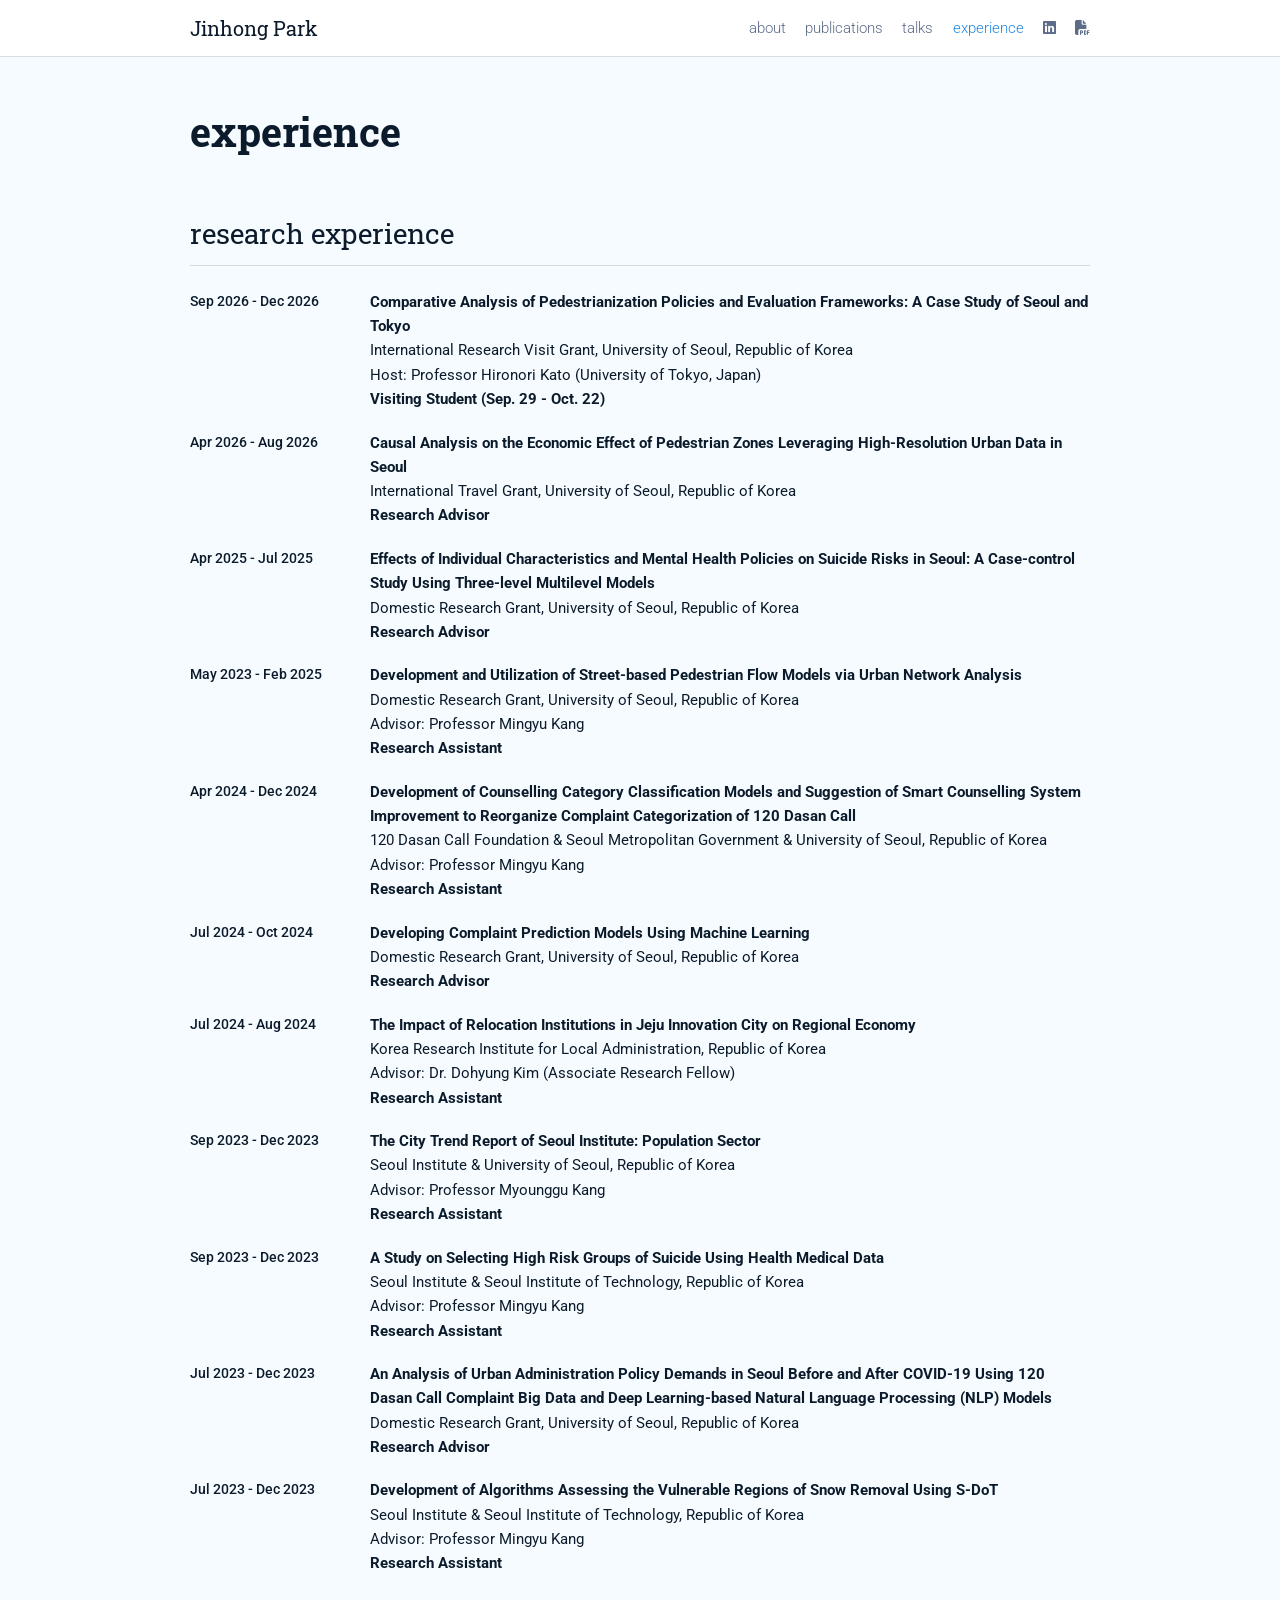
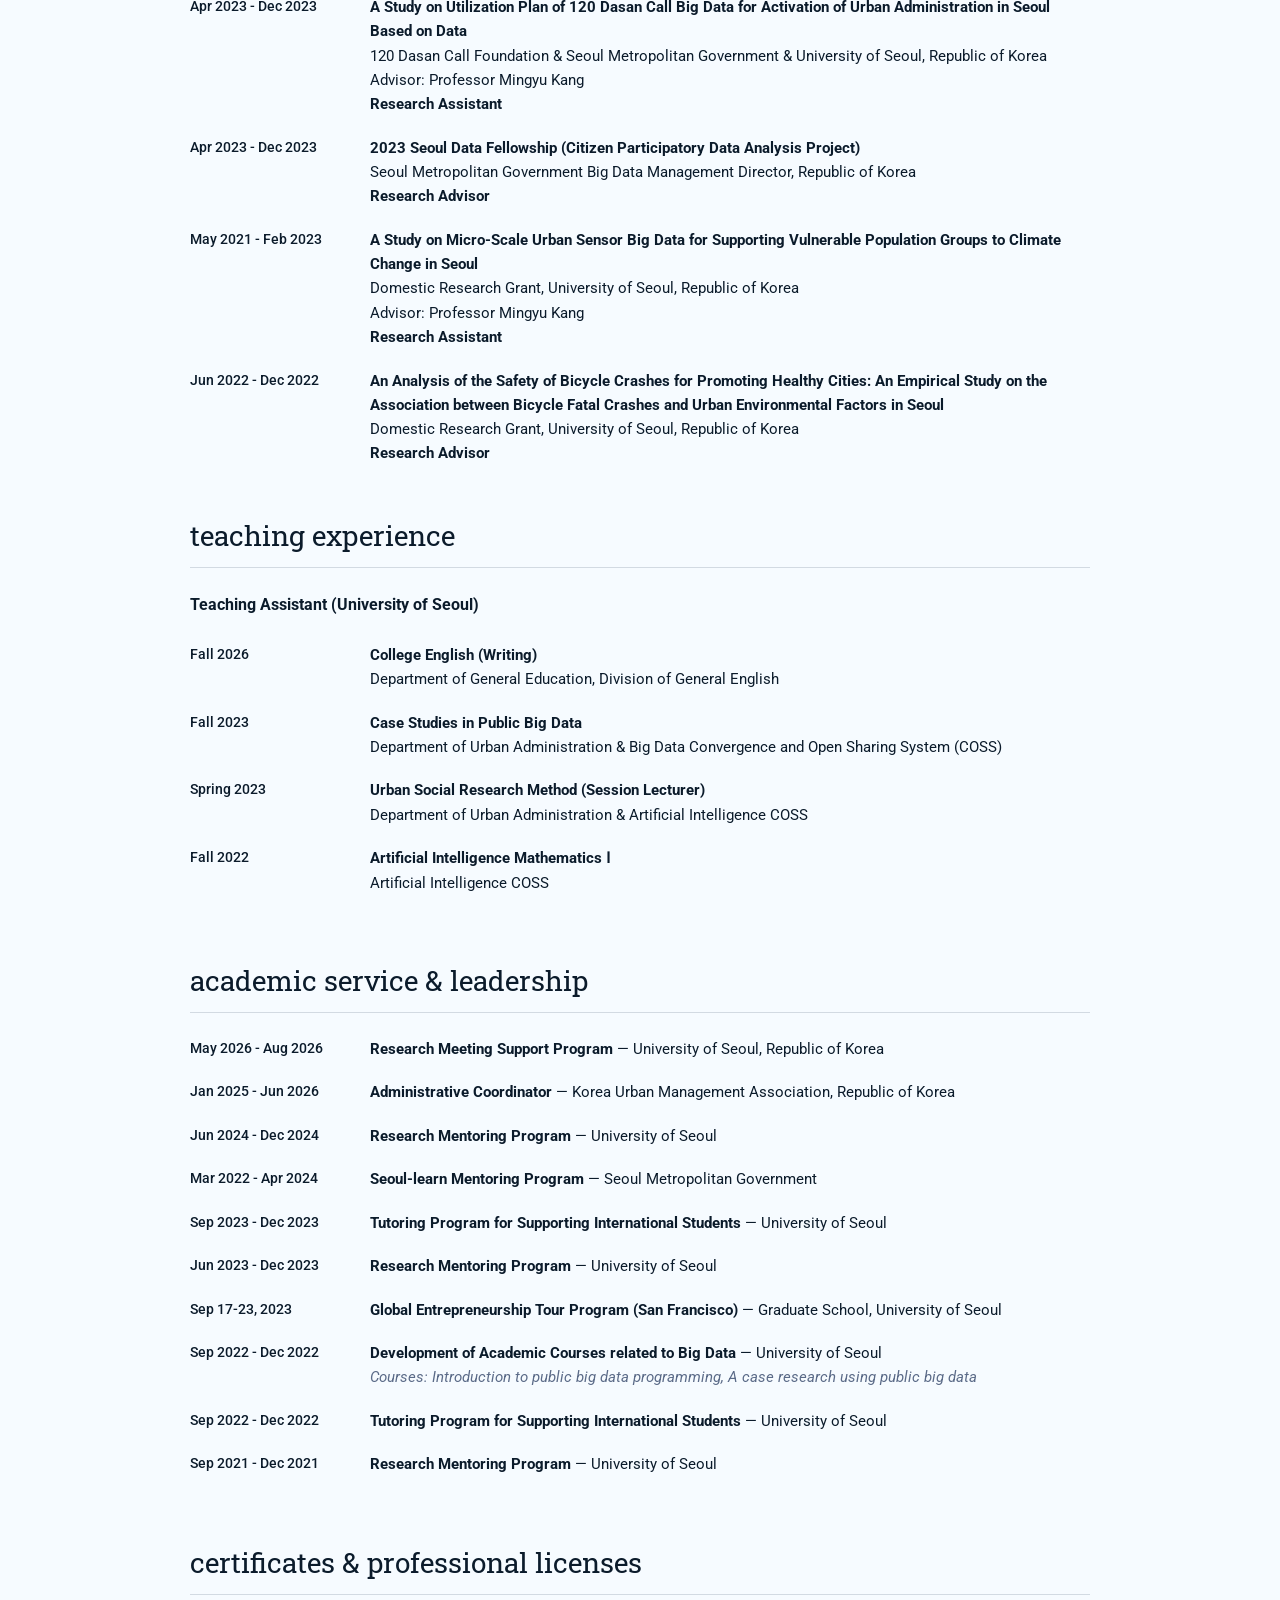
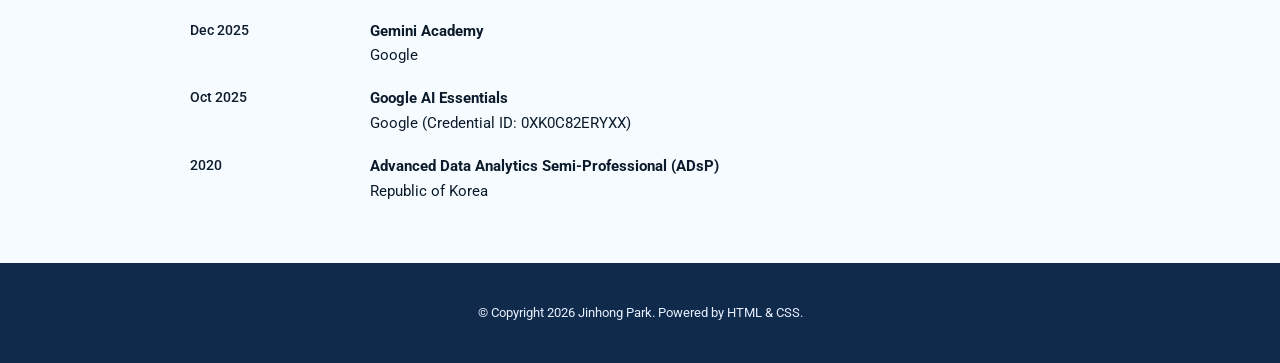
==== experience.html @ ab2e3dc4 "Update experience.html" ====
<!DOCTYPE html>
<html lang="en">
<head>
    <meta charset="UTF-8">
    <meta name="viewport" content="width=device-width, initial-scale=1.0">
    <title>Experience | Jinhong Park</title>
    <link rel="preconnect" href="https://fonts.googleapis.com">
    <link rel="preconnect" href="https://fonts.gstatic.com" crossorigin>
    <link href="https://fonts.googleapis.com/css2?family=Roboto+Slab:wght@300;400;500;700&family=Roboto:wght@300;400;500;700&display=swap" rel="stylesheet">
    <link rel="stylesheet" href="style.css">
    <link rel="stylesheet" href="https://cdnjs.cloudflare.com/ajax/libs/font-awesome/6.4.0/css/all.min.css">
    <link rel="icon" href="data:image/svg+xml,<svg xmlns=%22http://www.w3.org/2000/svg%22 viewBox=%220 0 100 100%22><text y=%22.9em%22 font-size=%2290%22>🪿</text></svg>">
</head>
<body>

    <header>
        <nav class="navbar">
            <div class="nav-container">
                <a href="index.html" class="nav-brand">Jinhong Park</a>
                <ul class="nav-links">
                    <li><a href="index.html">about</a></li>
                    <li><a href="publications.html">publications</a></li>
                    <li><a href="talks.html">talks</a></li>
                    <li><a href="experience.html" class="active">experience</a></li>
                    <li class="icon-link"><a href="https://linkedin.com/in/jinhong-park-a7374125a/" target="_blank" title="LinkedIn"><i class="fa-brands fa-linkedin"></i></a></li>
                    <li class="icon-link"><a href="assets/cv.pdf" target="_blank" title="Download Full CV"><i class="fa-solid fa-file-pdf"></i></a></li>
                </ul>
            </div>
        </nav>
    </header>

    <div class="container page-content">
        <main class="content" style="flex: 1; max-width: 100%;">
            <h1 class="page-title">experience</h1>
            
            <section id="research-experience">
                <h2>research experience</h2>
                <div class="news-list">
                    <div class="news-item">
                        <div class="news-date">Sep 2026 ‐ Dec 2026</div>
                        <div class="news-content">
                            <strong>Comparative Analysis of Pedestrianization Policies and Evaluation Frameworks: A Case Study of Seoul and Tokyo</strong><br>
                            International Research Visit Grant, University of Seoul, Republic of Korea<br>
                            Host: Professor Hironori Kato (University of Tokyo, Japan)<br>
                            <strong>Visiting Student (Sep. 29 - Oct. 22)</strong><br>
                        </div>
                    </div> 
                    <div class="news-item">
                        <div class="news-date">Apr 2026 ‐ Aug 2026</div>
                        <div class="news-content">
                            <strong>Causal Analysis on the Economic Effect of Pedestrian Zones Leveraging High-Resolution Urban Data in Seoul</strong><br>
                            International Travel Grant, University of Seoul, Republic of Korea<br>
                            <strong>Research Advisor</strong><br>                        
                        </div>
                    </div>                    
                    <div class="news-item">
                        <div class="news-date">Apr 2025 ‐ Jul 2025</div>
                        <div class="news-content">
                            <strong>Effects of Individual Characteristics and Mental Health Policies on Suicide Risks in Seoul: A Case-control Study Using Three-level Multilevel Models</strong><br>
                            Domestic Research Grant, University of Seoul, Republic of Korea<br>
                            <strong>Research Advisor</strong><br>                        
                        </div>
                    </div>
                    <div class="news-item">
                        <div class="news-date">May 2023 ‐ Feb 2025</div>
                        <div class="news-content">
                            <strong>Development and Utilization of Street-based Pedestrian Flow Models via Urban Network Analysis</strong><br>
                            Domestic Research Grant, University of Seoul, Republic of Korea<br>
                            Advisor: Professor Mingyu Kang<br>
                            <strong>Research Assistant</strong><br>                        
                        </div>
                    </div>
                    <div class="news-item">
                        <div class="news-date">Apr 2024 ‐ Dec 2024</div>
                        <div class="news-content">
                            <strong>Development of Counselling Category Classification Models and Suggestion of Smart Counselling System Improvement to Reorganize Complaint Categorization of 120 Dasan Call</strong><br>
                            120 Dasan Call Foundation & Seoul Metropolitan Government & University of Seoul, Republic of Korea<br>
                            Advisor: Professor Mingyu Kang<br>
                            <strong>Research Assistant </strong><br>
                        </div>
                    </div>
                    <div class="news-item">
                        <div class="news-date">Jul 2024 ‐ Oct 2024</div>
                        <div class="news-content">
                            <strong>Developing Complaint Prediction Models Using Machine Learning</strong><br>
                            Domestic Research Grant, University of Seoul, Republic of Korea<br>
                            <strong>Research Advisor</strong><br>
                        </div>
                    </div>
                    <div class="news-item">
                        <div class="news-date">Jul 2024 ‐ Aug 2024</div>
                        <div class="news-content">
                            <strong>The Impact of Relocation Institutions in Jeju Innovation City on Regional Economy</strong><br>
                            Korea Research Institute for Local Administration, Republic of Korea<br>
                            Advisor: Dr. Dohyung Kim (Associate Research Fellow)<br>
                            <strong>Research Assistant</strong><br>
                        </div>
                    </div>
                    <div class="news-item">
                        <div class="news-date">Sep 2023 ‐ Dec 2023</div>
                        <div class="news-content">
                            <strong>The City Trend Report of Seoul Institute: Population Sector</strong><br>
                            Seoul Institute & University of Seoul, Republic of Korea<br>
                            Advisor: Professor Myounggu Kang<br>
                            <strong>Research Assistant</strong><br>
                        </div>
                    </div>
                    <div class="news-item">
                        <div class="news-date">Sep 2023 ‐ Dec 2023</div>
                        <div class="news-content">
                            <strong>A Study on Selecting High Risk Groups of Suicide Using Health Medical Data</strong><br>
                            Seoul Institute & Seoul Institute of Technology, Republic of Korea<br>
                            Advisor: Professor Mingyu Kang<br>
                            <strong>Research Assistant</strong><br>
                        </div>
                    </div>
                    <div class="news-item">
                        <div class="news-date">Jul 2023 ‐ Dec 2023</div>
                        <div class="news-content">
                            <strong>An Analysis of Urban Administration Policy Demands in Seoul Before and After COVID-19 Using 120 Dasan Call Complaint Big Data and Deep Learning-based Natural Language Processing (NLP) Models</strong><br>
                            Domestic Research Grant, University of Seoul, Republic of Korea<br>
                            <strong>Research Advisor</strong><br>
                        </div>
                    </div>
                    <div class="news-item">
                        <div class="news-date">Jul 2023 ‐ Dec 2023</div>
                        <div class="news-content">
                            <strong>Development of Algorithms Assessing the Vulnerable Regions of Snow Removal Using S-DoT</strong><br>
                            Seoul Institute & Seoul Institute of Technology, Republic of Korea<br>
                            Advisor: Professor Mingyu Kang<br>
                            <strong>Research Assistant</strong><br>
                        </div>
                    </div>
                    <div class="news-item">
                        <div class="news-date">Apr 2023 ‐ Dec 2023</div>
                        <div class="news-content">
                            <strong>A Study on Utilization Plan of 120 Dasan Call Big Data for Activation of Urban Administration in Seoul Based on Data</strong><br>
                            120 Dasan Call Foundation & Seoul Metropolitan Government & University of Seoul, Republic of Korea<br>
                            Advisor: Professor Mingyu Kang<br>
                            <strong>Research Assistant</strong><br>
                        </div>
                    </div>
                    <div class="news-item">
                        <div class="news-date">Apr 2023 ‐ Dec 2023</div>
                        <div class="news-content">
                            <strong>2023 Seoul Data Fellowship (Citizen Participatory Data Analysis Project)</strong><br>
                            Seoul Metropolitan Government Big Data Management Director, Republic of Korea<br>
                            <strong>Research Advisor</strong><br>
                        </div>
                    </div>
                    <div class="news-item">
                        <div class="news-date">May 2021 ‐ Feb 2023</div>
                        <div class="news-content">
                            <strong>A Study on Micro-Scale Urban Sensor Big Data for Supporting Vulnerable Population Groups to Climate Change in Seoul</strong><br>
                            Domestic Research Grant, University of Seoul, Republic of Korea<br>
                            Advisor: Professor Mingyu Kang<br>
                            <strong>Research Assistant</strong><br>
                        </div>
                    </div>
                    <div class="news-item">
                        <div class="news-date">Jun 2022 ‐ Dec 2022</div>
                        <div class="news-content">
                            <strong>An Analysis of the Safety of Bicycle Crashes for Promoting Healthy Cities: An Empirical Study on the Association between Bicycle Fatal Crashes and Urban Environmental Factors in Seoul</strong><br>
                            Domestic Research Grant, University of Seoul, Republic of Korea<br>
                            <strong>Research Advisor</strong><br>
                        </div>
                    </div>
                </div>
            </section>

            <section id="teaching-experience">
                <h2>teaching experience</h2>
                <div class="news-list">
                    <strong>Teaching Assistant (University of Seoul)</strong><br>
                    <br>
                    <div class="news-item">
                        <div class="news-date">Fall 2026</div>
                        <div class="news-content">
                            <strong>College English (Writing)</strong><br>
                            Department of General Education, Division of General English<br>
                        </div>
                    </div>
                    <div class="news-item">
                        <div class="news-date">Fall 2023</div>
                        <div class="news-content">
                            <strong>Case Studies in Public Big Data</strong><br>
                            Department of Urban Administration & Big Data Convergence and Open Sharing System (COSS)<br>
                        </div>
                    </div> 
                    <div class="news-item">
                        <div class="news-date">Spring 2023</div>
                        <div class="news-content">
                            <strong>Urban Social Research Method (Session Lecturer)</strong><br>
                            Department of Urban Administration & Artificial Intelligence COSS<br>
                        </div>
                    </div> 
                    <div class="news-item">
                        <div class="news-date">Fall 2022</div>
                        <div class="news-content">
                            <strong>Artificial Intelligence Mathematics Ⅰ</strong><br>
                            Artificial Intelligence COSS<br>
                        </div>
                    </div> 
                </div>
            </section>
            
            <section id="academic-service" style="margin-top: 4rem;">
                <h2>academic service & leadership</h2>
                <div class="news-list">
                    <div class="news-item">
                        <div class="news-date">May 2026 ‐ Aug 2026</div>
                        <div class="news-content">
                            <strong>Research Meeting Support Program</strong> — University of Seoul, Republic of Korea
                        </div>
                    </div>                    
                    <div class="news-item">
                        <div class="news-date">Jan 2025 ‐ Jun 2026</div>
                        <div class="news-content">
                            <strong>Administrative Coordinator</strong> — Korea Urban Management Association, Republic of Korea
                        </div>
                    </div>
                    <div class="news-item">
                        <div class="news-date">Jun 2024 ‐ Dec 2024</div>
                        <div class="news-content">
                            <strong>Research Mentoring Program</strong> — University of Seoul
                        </div>
                    </div>
                    <div class="news-item">
                        <div class="news-date">Mar 2022 ‐ Apr 2024</div>
                        <div class="news-content">
                            <strong>Seoul-learn Mentoring Program</strong> — Seoul Metropolitan Government
                        </div>
                    </div>
                    <div class="news-item">
                        <div class="news-date">Sep 2023 ‐ Dec 2023</div>
                        <div class="news-content">
                            <strong>Tutoring Program for Supporting International Students</strong> — University of Seoul
                        </div>
                    </div>
                    <div class="news-item">
                        <div class="news-date">Jun 2023 ‐ Dec 2023</div>
                        <div class="news-content">
                            <strong>Research Mentoring Program</strong> — University of Seoul
                        </div>
                    </div>
                    <div class="news-item">
                        <div class="news-date">Sep 17-23, 2023</div>
                        <div class="news-content">
                            <strong>Global Entrepreneurship Tour Program (San Francisco)</strong> — Graduate School, University of Seoul
                        </div>
                    </div>
                    <div class="news-item">
                        <div class="news-date">Sep 2022 ‐ Dec 2022</div>
                        <div class="news-content">
                            <strong>Development of Academic Courses related to Big Data</strong> — University of Seoul<br>
                            <em>Courses: Introduction to public big data programming, A case research using public big data</em>
                        </div>
                    </div>
                    <div class="news-item">
                        <div class="news-date">Sep 2022 ‐ Dec 2022</div>
                        <div class="news-content">
                            <strong>Tutoring Program for Supporting International Students</strong> — University of Seoul
                        </div>
                    </div>
                    <div class="news-item">
                        <div class="news-date">Sep 2021 ‐ Dec 2021</div>
                        <div class="news-content">
                            <strong>Research Mentoring Program</strong> — University of Seoul
                        </div>
                    </div>
                </div>
            </section>

            <section id="certificates" style="margin-top: 4rem;">
                <h2>certificates & professional licenses</h2>
                <div class="news-list">
                    <div class="news-item">
                        <div class="news-date">Dec 2025</div>
                        <div class="news-content">
                            <strong>Gemini Academy</strong><br>
                            Google
                        </div>
                    </div>
                    <div class="news-item">
                        <div class="news-date">Oct 2025</div>
                        <div class="news-content">
                            <strong>Google AI Essentials</strong><br>
                            Google (Credential ID: 0XK0C82ERYXX)
                        </div>
                    </div>
                    <div class="news-item">
                        <div class="news-date">2020</div>
                        <div class="news-content">
                            <strong>Advanced Data Analytics Semi-Professional (ADsP)</strong><br>
                            Republic of Korea
                        </div>
                    </div>
                </div>
            </section>

        </main>
    </div>

    <footer>
        <div class="footer-container">
            &copy; Copyright <span id="year"></span> Jinhong Park. Powered by HTML & CSS.
        </div>
    </footer>

    <script src="main.js"></script>
</body>
</html>
---- style.css ----
:root {
    /* 파란 계열 팔레트로 교체: 신뢰감 있는 남색/파란 톤 */
    --bg-color: #f6fbff;          /* 옅은 아이스 블루 배경 */
    --text-color: #0b1b2b;         /* 매우 어두운 남색 계열 텍스트 */
    --text-muted: #5b6b88;          /* 중간 남색 계열 텍스트 */
    --theme-color: #1e88e5;         /* 메인 파란 계열(링크/주색) */
    --theme-hover: #1976d2;         /* 호버 시 더 어두운 파란색 */
    --border-color: rgba(12, 28, 60, 0.15); /* 다크 남색 계열 비주얼 경계 */
    --footer-bg: #0f2a4a;            /* 네이비 톤의 풋터 배경 */
    --footer-text: #e8f0ff;           /* 풋터 텍스트 밝은 색상 */

    font-family: 'Roboto', sans-serif;
    font-size: 16px;
    line-height: 1.6;
}

* {
    margin: 0;
    padding: 0;
    box-sizing: border-box;
}

body {
    background-color: var(--bg-color);
    color: var(--text-color);
    -webkit-font-smoothing: antialiased;
}

a {
    color: var(--theme-color);
    text-decoration: none;
}
a:hover {
    color: var(--theme-hover);
    text-decoration: underline;
}

/* Header & Nav */
header {
    background: rgba(255, 255, 255, 0.95);
    border-bottom: 1px solid var(--border-color);
    position: fixed;
    top: 0;
    width: 100%;
    z-index: 1000;
    height: 57px;
}

.navbar {
    max-width: 930px;
    margin: 0 auto;
    height: 100%;
}

.nav-container {
    display: flex;
    justify-content: space-between;
    align-items: center;
    height: 100%;
    padding: 0 15px;
}

.nav-brand {
    font-family: 'Roboto Slab', serif;
    font-size: 1.25rem;
    color: var(--text-color);
    font-weight: 400;
    text-decoration: none;
}
.nav-brand:hover {
    color: var(--theme-color);
    text-decoration: none;
}

.nav-links {
    list-style: none;
    display: flex;
    gap: 1.2rem;
}

.nav-links li a {
    color: var(--text-muted);
    font-size: 0.95rem;
    font-weight: 300;
}
.nav-links li a:hover {
    color: var(--theme-color);
    text-decoration: none;
}
.nav-links li a.active {
    color: var(--theme-color);
}
.icon-link a {
    font-size: 1.1rem;
}

/* Main Container Layout */
.container {
    max-width: 930px;
    margin: 100px auto 60px;
    padding: 0 15px;
}
.container::after {
    content: "";
    display: table;
    clear: both;
}

/* Right Profile Section */
.profile {
    float: right;
    width: 250px;
    margin-left: 40px;
    margin-bottom: 2rem;
}

.profile-img {
    width: 100%;
    height: auto;
    border-radius: 5px;
    margin-bottom: 15px;
}

.profile-details {
    font-family: monospace;
    font-size: 0.85rem;
    color: var(--text-muted);
    line-height: 1.5;
}

/* Left Content Area */
.content {
    /* No flex needed, content will naturally flow around the floated profile */
}

h1.page-title {
    font-family: 'Roboto Slab', serif;
    font-size: 2.5rem;
    font-weight: 700;
    margin-bottom: 1rem;
    color: var(--text-color);
}

h2 {
    font-family: 'Roboto Slab', serif;
    font-size: 1.75rem;
    font-weight: 400;
    margin-top: 3rem;
    margin-bottom: 1.5rem;
    color: var(--text-color);
    border-bottom: 1px solid var(--border-color);
    padding-bottom: 0.5rem;
}

p {
    margin-bottom: 1rem;
}

/* News/List 2-Column styling */
.news-list {
    display: block;
}

.news-item {
    display: flex;
    align-items: flex-start;
    margin-bottom: 1.2rem;
}
.news-item:last-child {
    margin-bottom: 0;
}

.news-date {
    width: 180px;
    flex-shrink: 0;
    font-size: 0.9rem;
    font-weight: 500;
    color: var(--text-color);
    padding-right: 15px;
    white-space: nowrap;
}

.news-content {
    flex: 1;
    font-size: 0.95rem;
    color: var(--text-color);
}

.news-content em {
    color: var(--text-muted);
    font-style: italic;
}

.pub-title {
    font-size: 1rem;
}

/* Badges */
.pub-tag {
    display: inline-block;
    padding: 0.15rem 0.45rem;
    font-size: 0.7rem;
    font-family: monospace;
    font-weight: bold;
    border-radius: 3px;
    margin-left: 0.2rem;
    margin-top: 0.3rem;
}
.pub-tag.kci {
    background-color: #f3e8ff;
    color: #7e22ce;
    border: 1px solid #d8b4fe;
}
.pub-tag.scie {
    background-color: #e0f2fe;
    color: #0369a1;
    border: 1px solid #7dd3fc;
}
.pub-tag.scopus {
    background-color: #ffedd5;
    color: #c2410c;
    border: 1px solid #fdba74;
}

/* Footer */
footer {
    background-color: var(--footer-bg);
    color: var(--footer-text);
    text-align: center;
    padding: 2.5rem 15px;
    font-size: 0.8rem;
    margin-top: auto;
}

/* Responsive adjustments */
@media (max-width: 768px) {
    .profile {
        float: none;
        width: 100%;
        max-width: 300px;
        margin: 0 auto 2rem;
        text-align: center;
    }
    .news-item {
        flex-direction: column;
    }
    .news-date {
        margin-bottom: 0.25rem;
    }
}
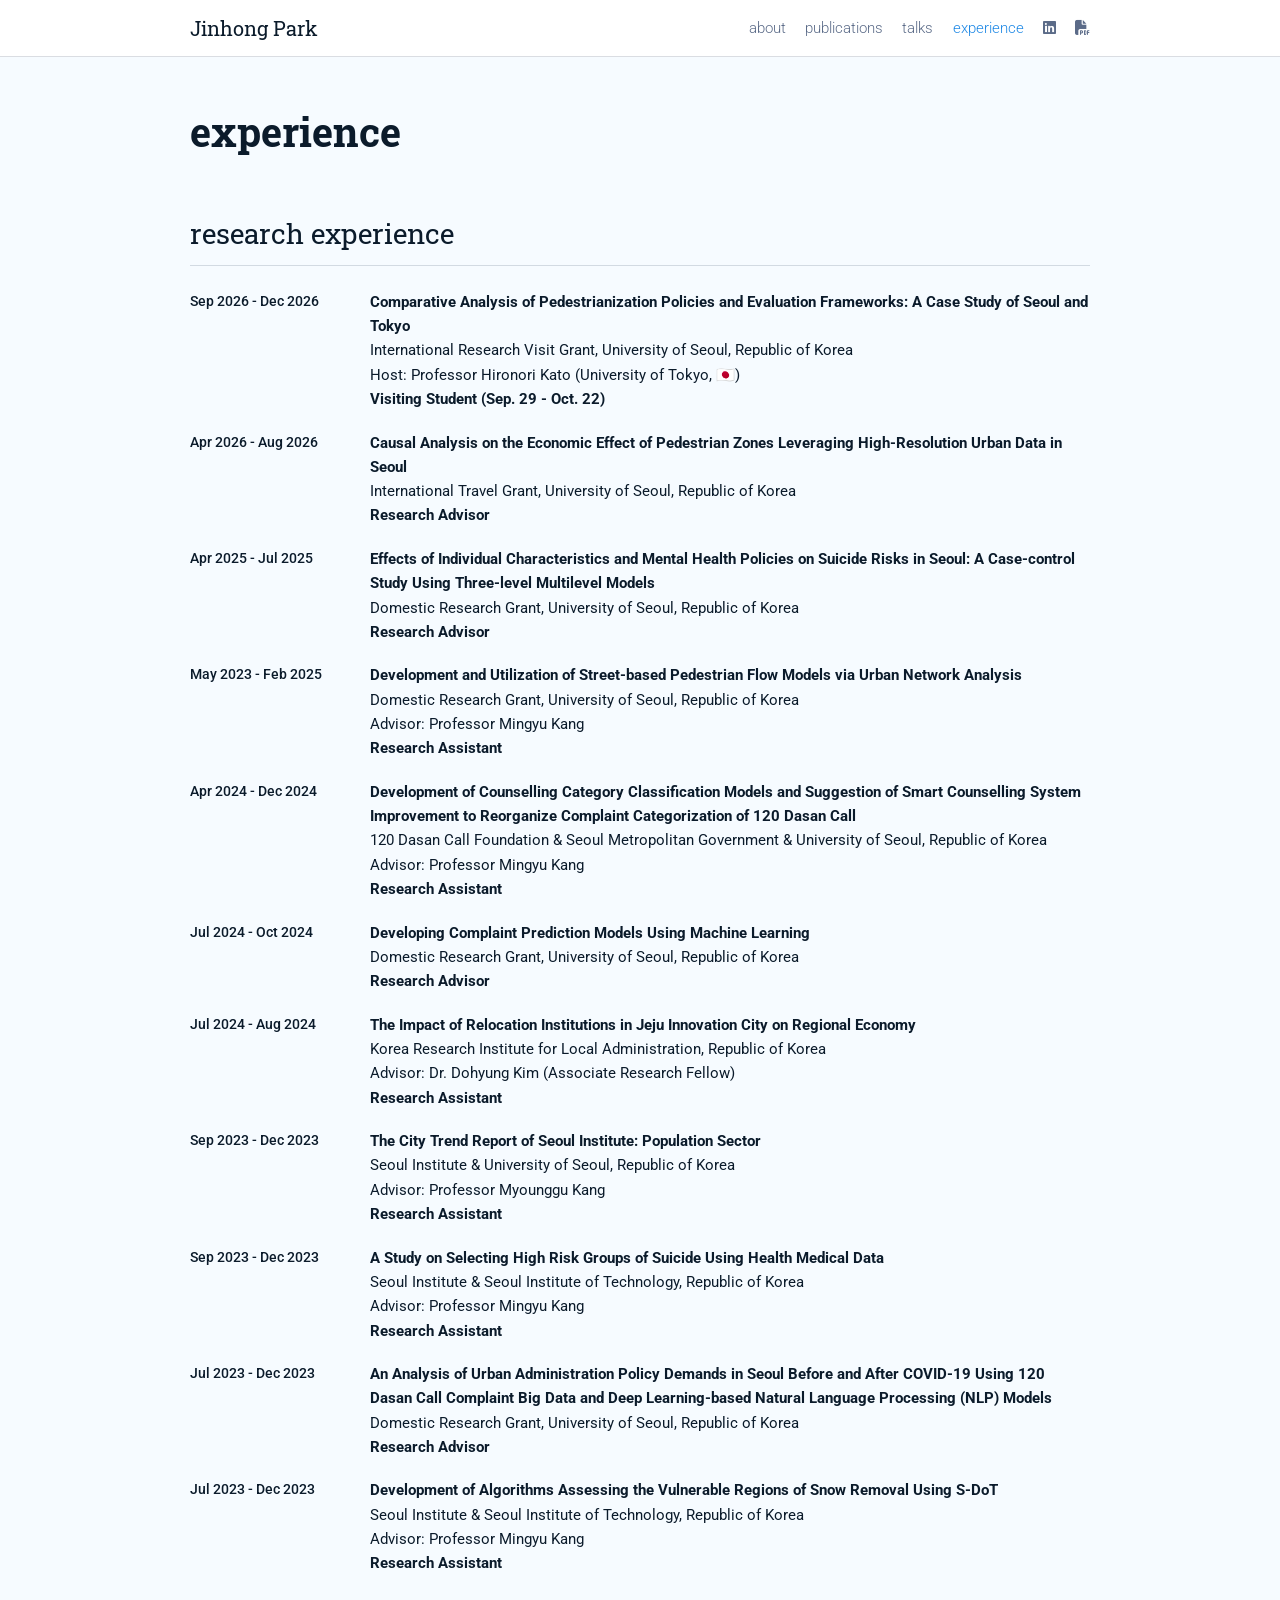
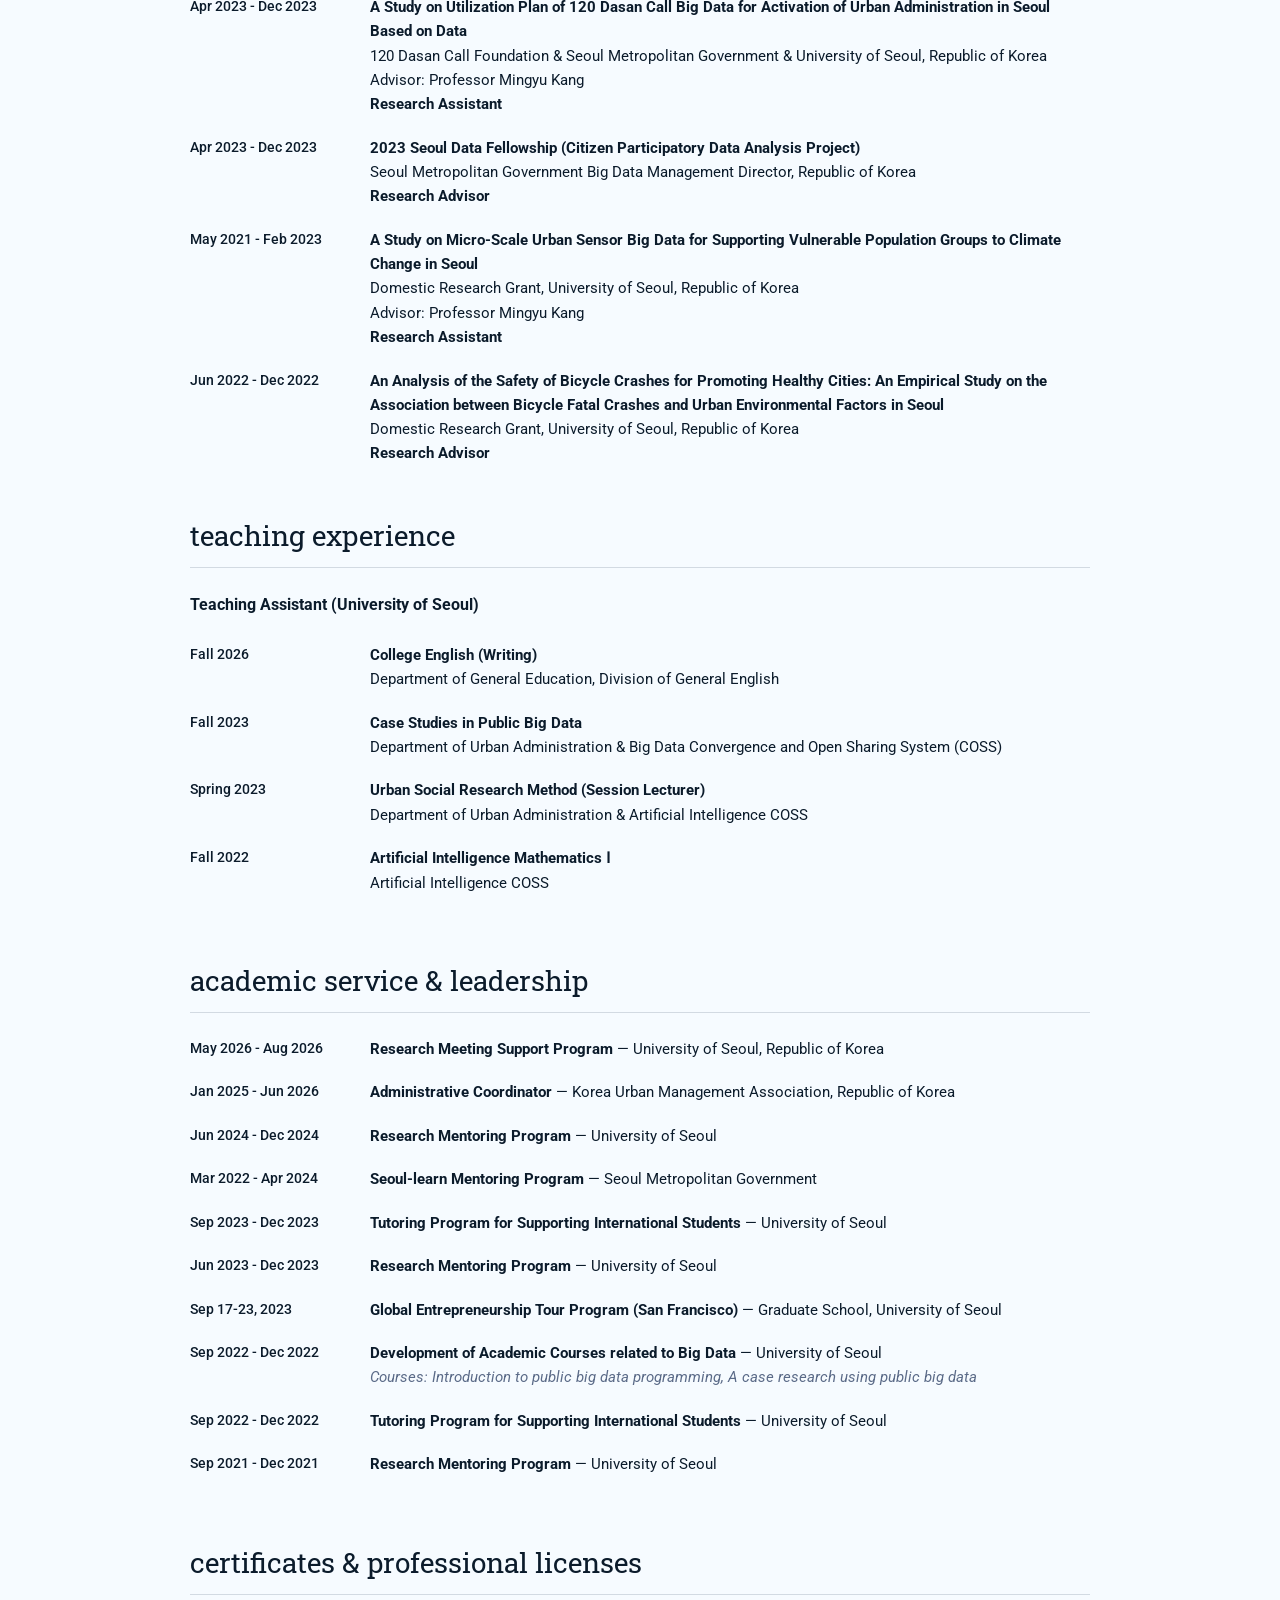
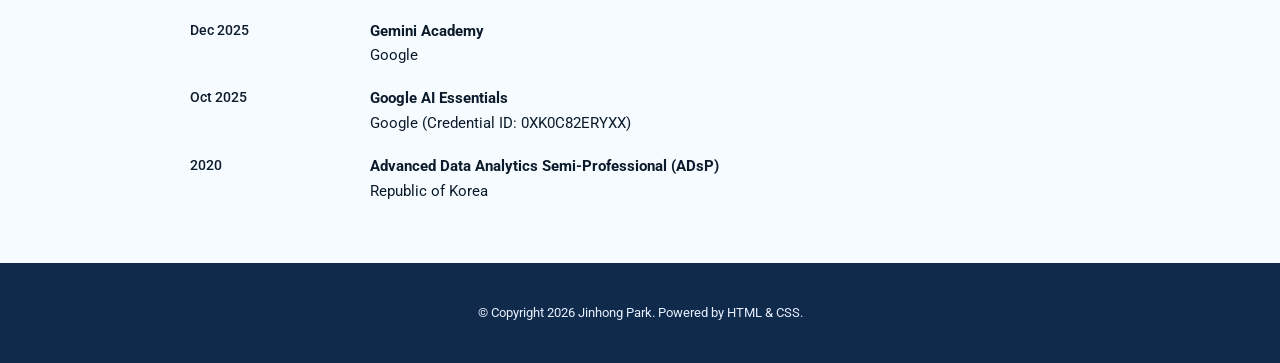
==== commit 0aadeb7c: "Update host information with emoji flag" ====
--- a/experience.html
+++ b/experience.html
@@ -41,7 +41,7 @@
                         <div class="news-content">
                             <strong>Comparative Analysis of Pedestrianization Policies and Evaluation Frameworks: A Case Study of Seoul and Tokyo</strong><br>
                             International Research Visit Grant, University of Seoul, Republic of Korea<br>
-                            Host: Professor Hironori Kato (University of Tokyo, Japan)<br>
+                            Host: Professor Hironori Kato (University of Tokyo, 🇯🇵)<br>
                             <strong>Visiting Student (Sep. 29 - Oct. 22)</strong><br>
                         </div>
                     </div> 
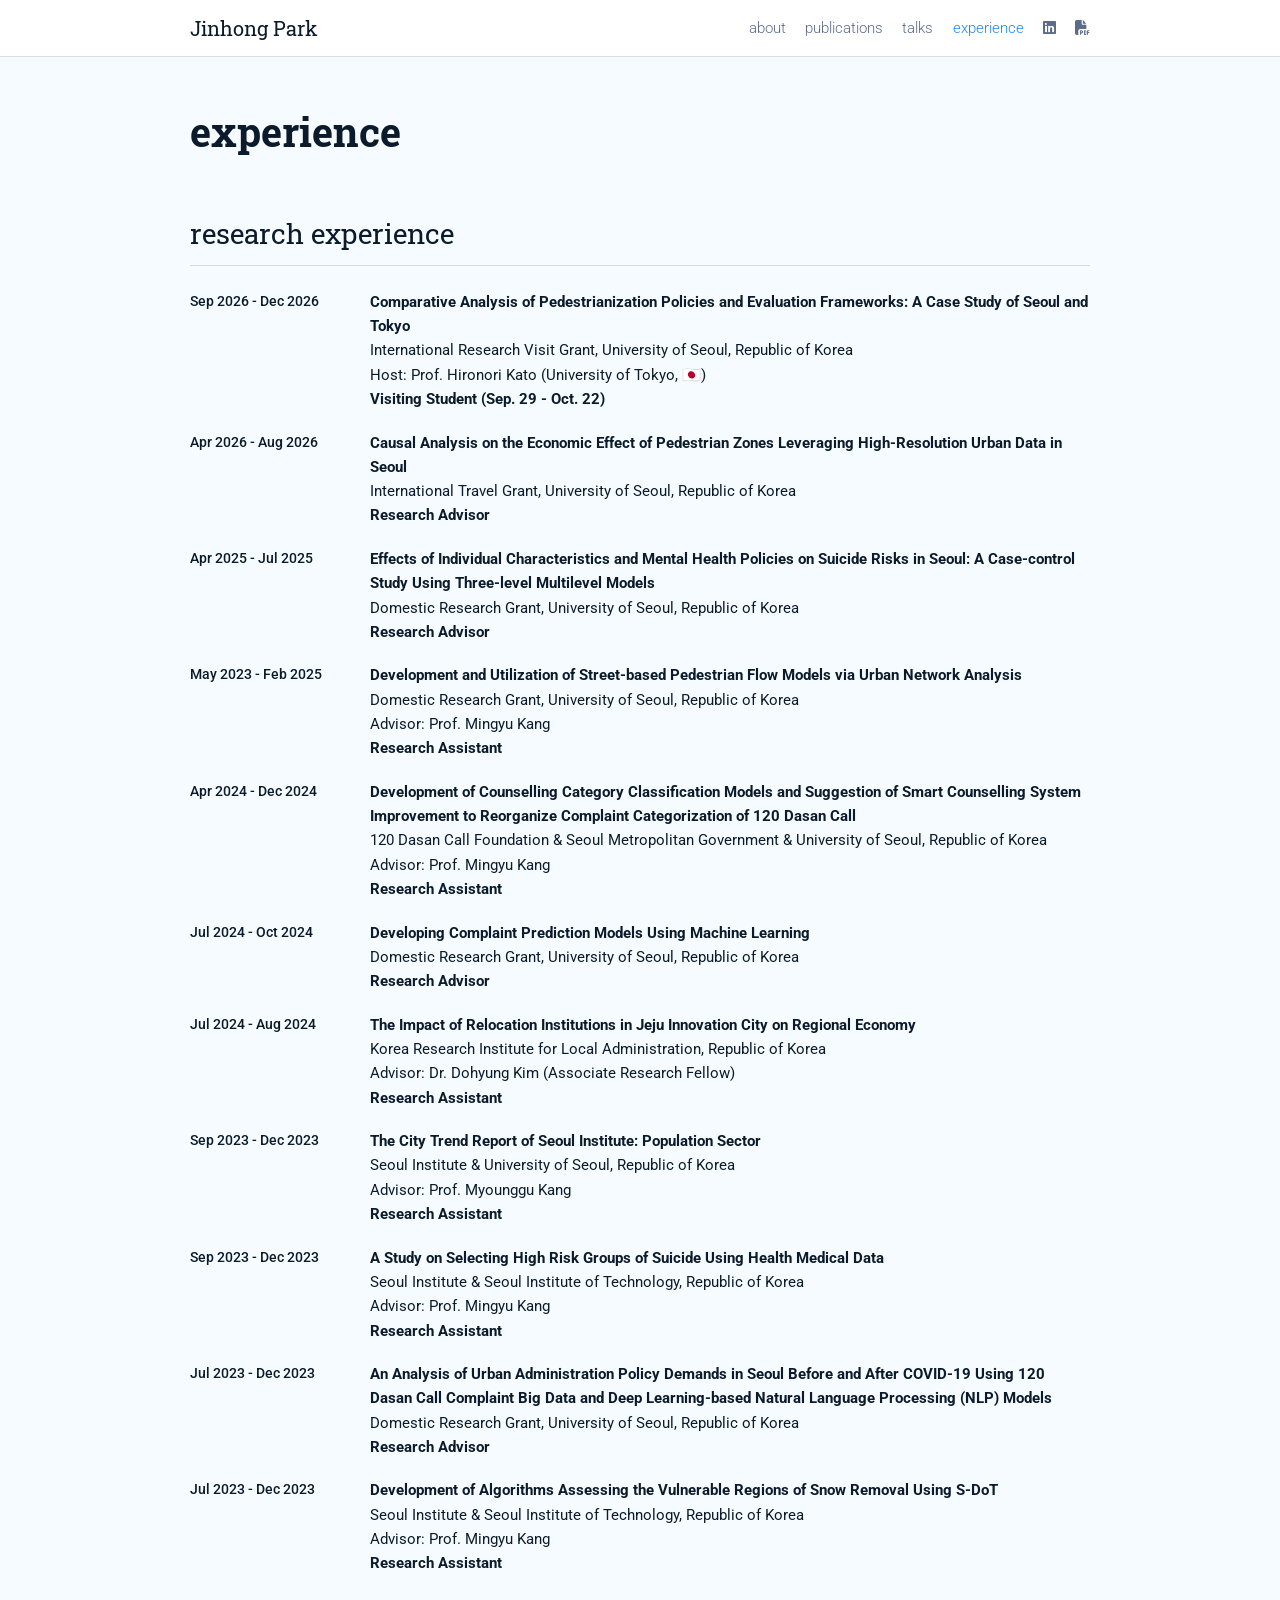
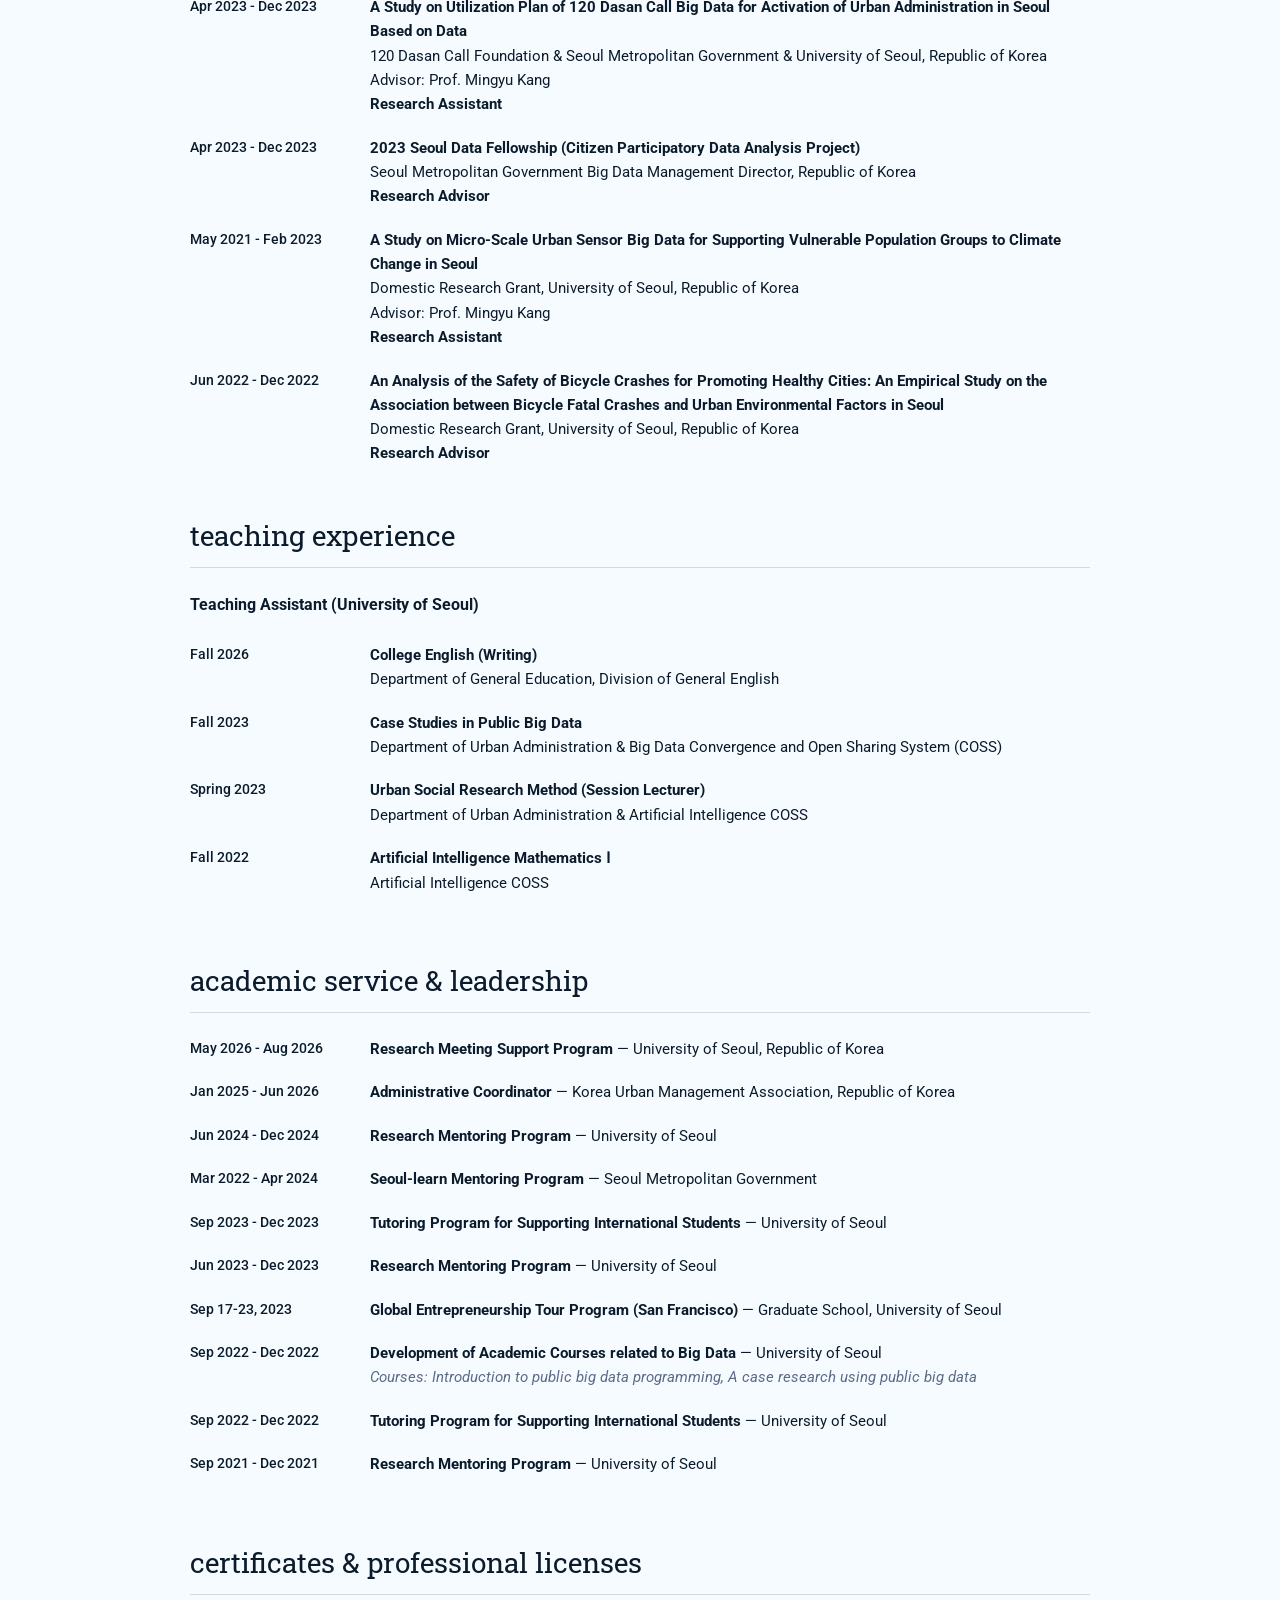
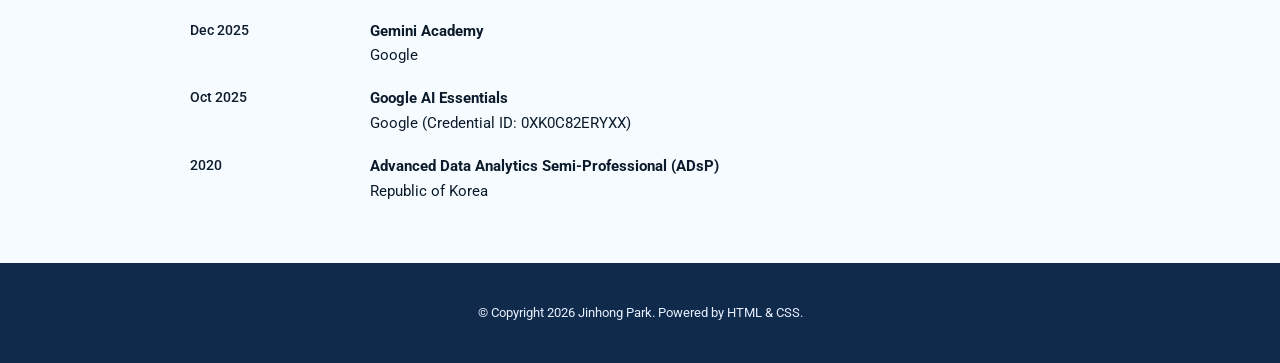
==== commit 5f6c8f02: "Abbreviate 'Professor' to 'Prof.' in experience.html" ====
--- a/experience.html
+++ b/experience.html
@@ -41,7 +41,7 @@
                         <div class="news-content">
                             <strong>Comparative Analysis of Pedestrianization Policies and Evaluation Frameworks: A Case Study of Seoul and Tokyo</strong><br>
                             International Research Visit Grant, University of Seoul, Republic of Korea<br>
-                            Host: Professor Hironori Kato (University of Tokyo, 🇯🇵)<br>
+                            Host: Prof. Hironori Kato (University of Tokyo, 🇯🇵)<br>
                             <strong>Visiting Student (Sep. 29 - Oct. 22)</strong><br>
                         </div>
                     </div> 
@@ -66,7 +66,7 @@
                         <div class="news-content">
                             <strong>Development and Utilization of Street-based Pedestrian Flow Models via Urban Network Analysis</strong><br>
                             Domestic Research Grant, University of Seoul, Republic of Korea<br>
-                            Advisor: Professor Mingyu Kang<br>
+                            Advisor: Prof. Mingyu Kang<br>
                             <strong>Research Assistant</strong><br>                        
                         </div>
                     </div>
@@ -75,7 +75,7 @@
                         <div class="news-content">
                             <strong>Development of Counselling Category Classification Models and Suggestion of Smart Counselling System Improvement to Reorganize Complaint Categorization of 120 Dasan Call</strong><br>
                             120 Dasan Call Foundation & Seoul Metropolitan Government & University of Seoul, Republic of Korea<br>
-                            Advisor: Professor Mingyu Kang<br>
+                            Advisor: Prof. Mingyu Kang<br>
                             <strong>Research Assistant </strong><br>
                         </div>
                     </div>
@@ -101,7 +101,7 @@
                         <div class="news-content">
                             <strong>The City Trend Report of Seoul Institute: Population Sector</strong><br>
                             Seoul Institute & University of Seoul, Republic of Korea<br>
-                            Advisor: Professor Myounggu Kang<br>
+                            Advisor: Prof. Myounggu Kang<br>
                             <strong>Research Assistant</strong><br>
                         </div>
                     </div>
@@ -110,7 +110,7 @@
                         <div class="news-content">
                             <strong>A Study on Selecting High Risk Groups of Suicide Using Health Medical Data</strong><br>
                             Seoul Institute & Seoul Institute of Technology, Republic of Korea<br>
-                            Advisor: Professor Mingyu Kang<br>
+                            Advisor: Prof. Mingyu Kang<br>
                             <strong>Research Assistant</strong><br>
                         </div>
                     </div>
@@ -127,7 +127,7 @@
                         <div class="news-content">
                             <strong>Development of Algorithms Assessing the Vulnerable Regions of Snow Removal Using S-DoT</strong><br>
                             Seoul Institute & Seoul Institute of Technology, Republic of Korea<br>
-                            Advisor: Professor Mingyu Kang<br>
+                            Advisor: Prof. Mingyu Kang<br>
                             <strong>Research Assistant</strong><br>
                         </div>
                     </div>
@@ -136,7 +136,7 @@
                         <div class="news-content">
                             <strong>A Study on Utilization Plan of 120 Dasan Call Big Data for Activation of Urban Administration in Seoul Based on Data</strong><br>
                             120 Dasan Call Foundation & Seoul Metropolitan Government & University of Seoul, Republic of Korea<br>
-                            Advisor: Professor Mingyu Kang<br>
+                            Advisor: Prof. Mingyu Kang<br>
                             <strong>Research Assistant</strong><br>
                         </div>
                     </div>
@@ -153,7 +153,7 @@
                         <div class="news-content">
                             <strong>A Study on Micro-Scale Urban Sensor Big Data for Supporting Vulnerable Population Groups to Climate Change in Seoul</strong><br>
                             Domestic Research Grant, University of Seoul, Republic of Korea<br>
-                            Advisor: Professor Mingyu Kang<br>
+                            Advisor: Prof. Mingyu Kang<br>
                             <strong>Research Assistant</strong><br>
                         </div>
                     </div>
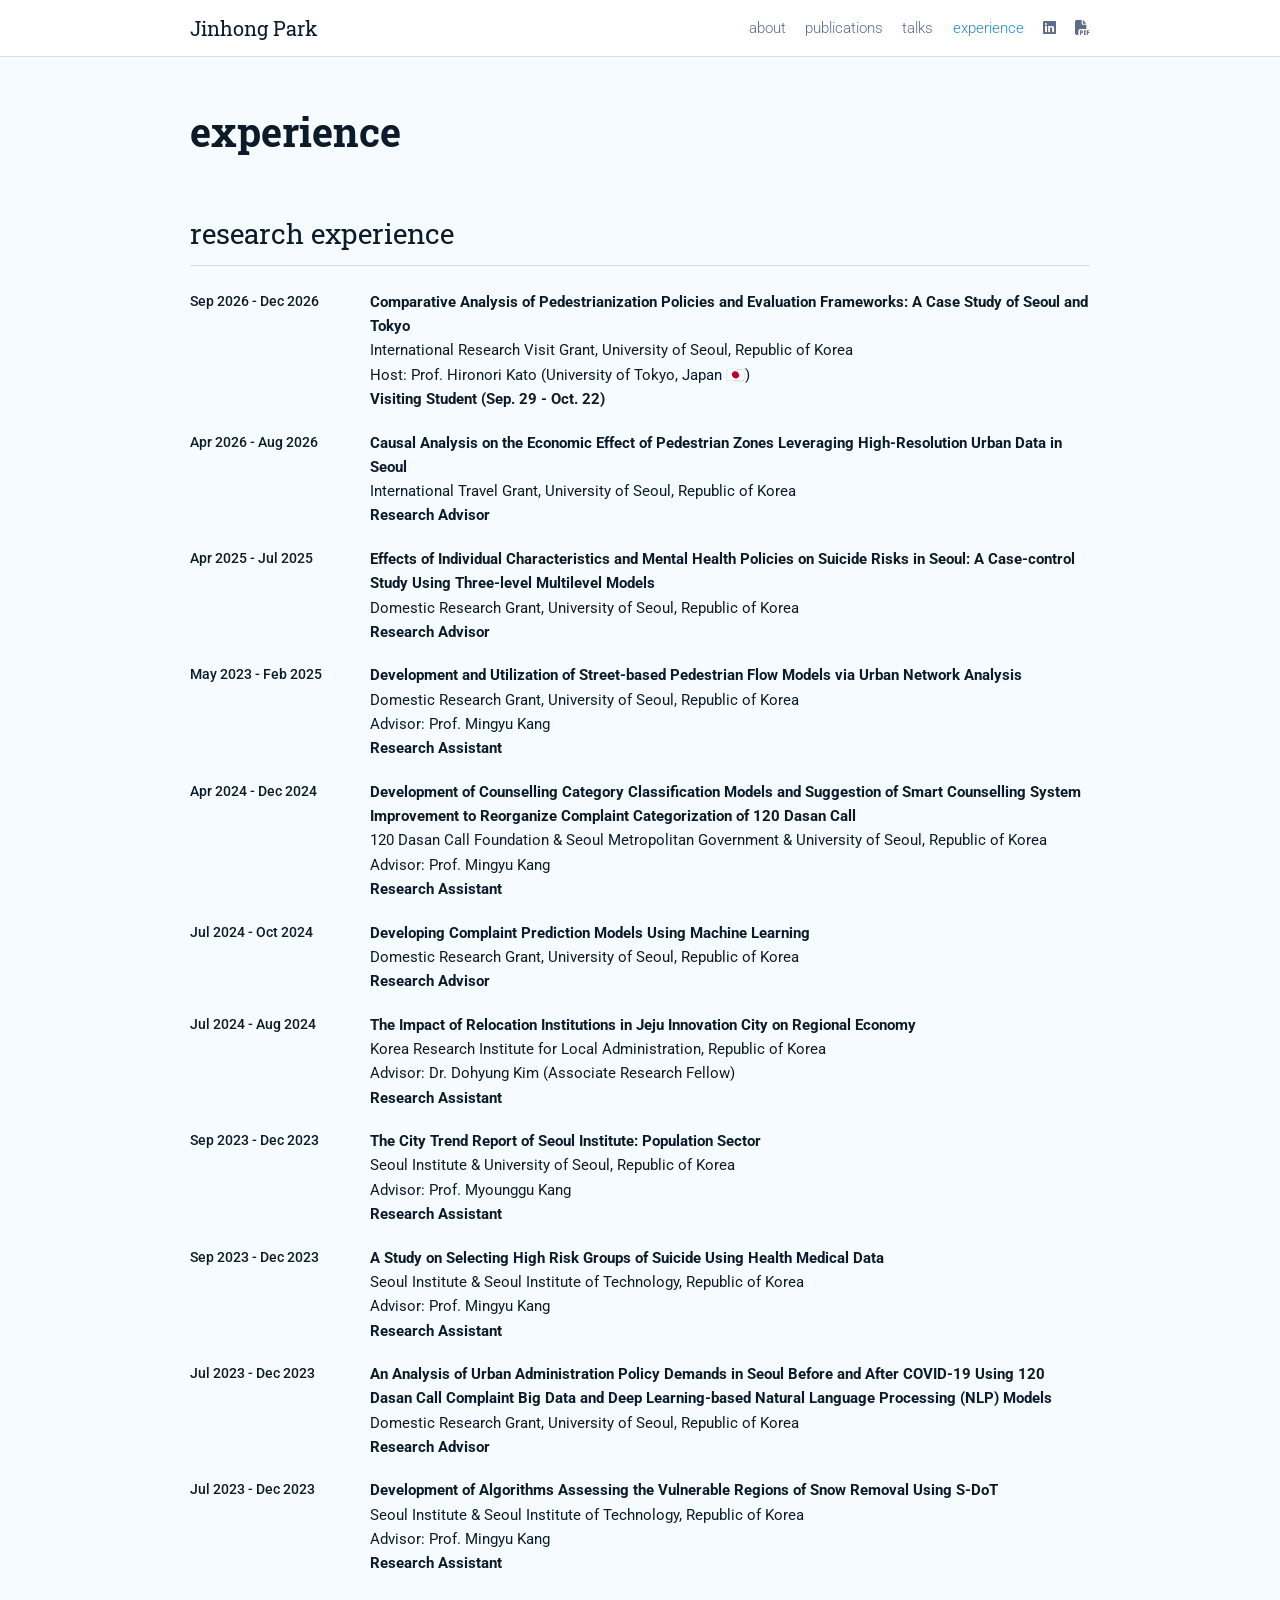
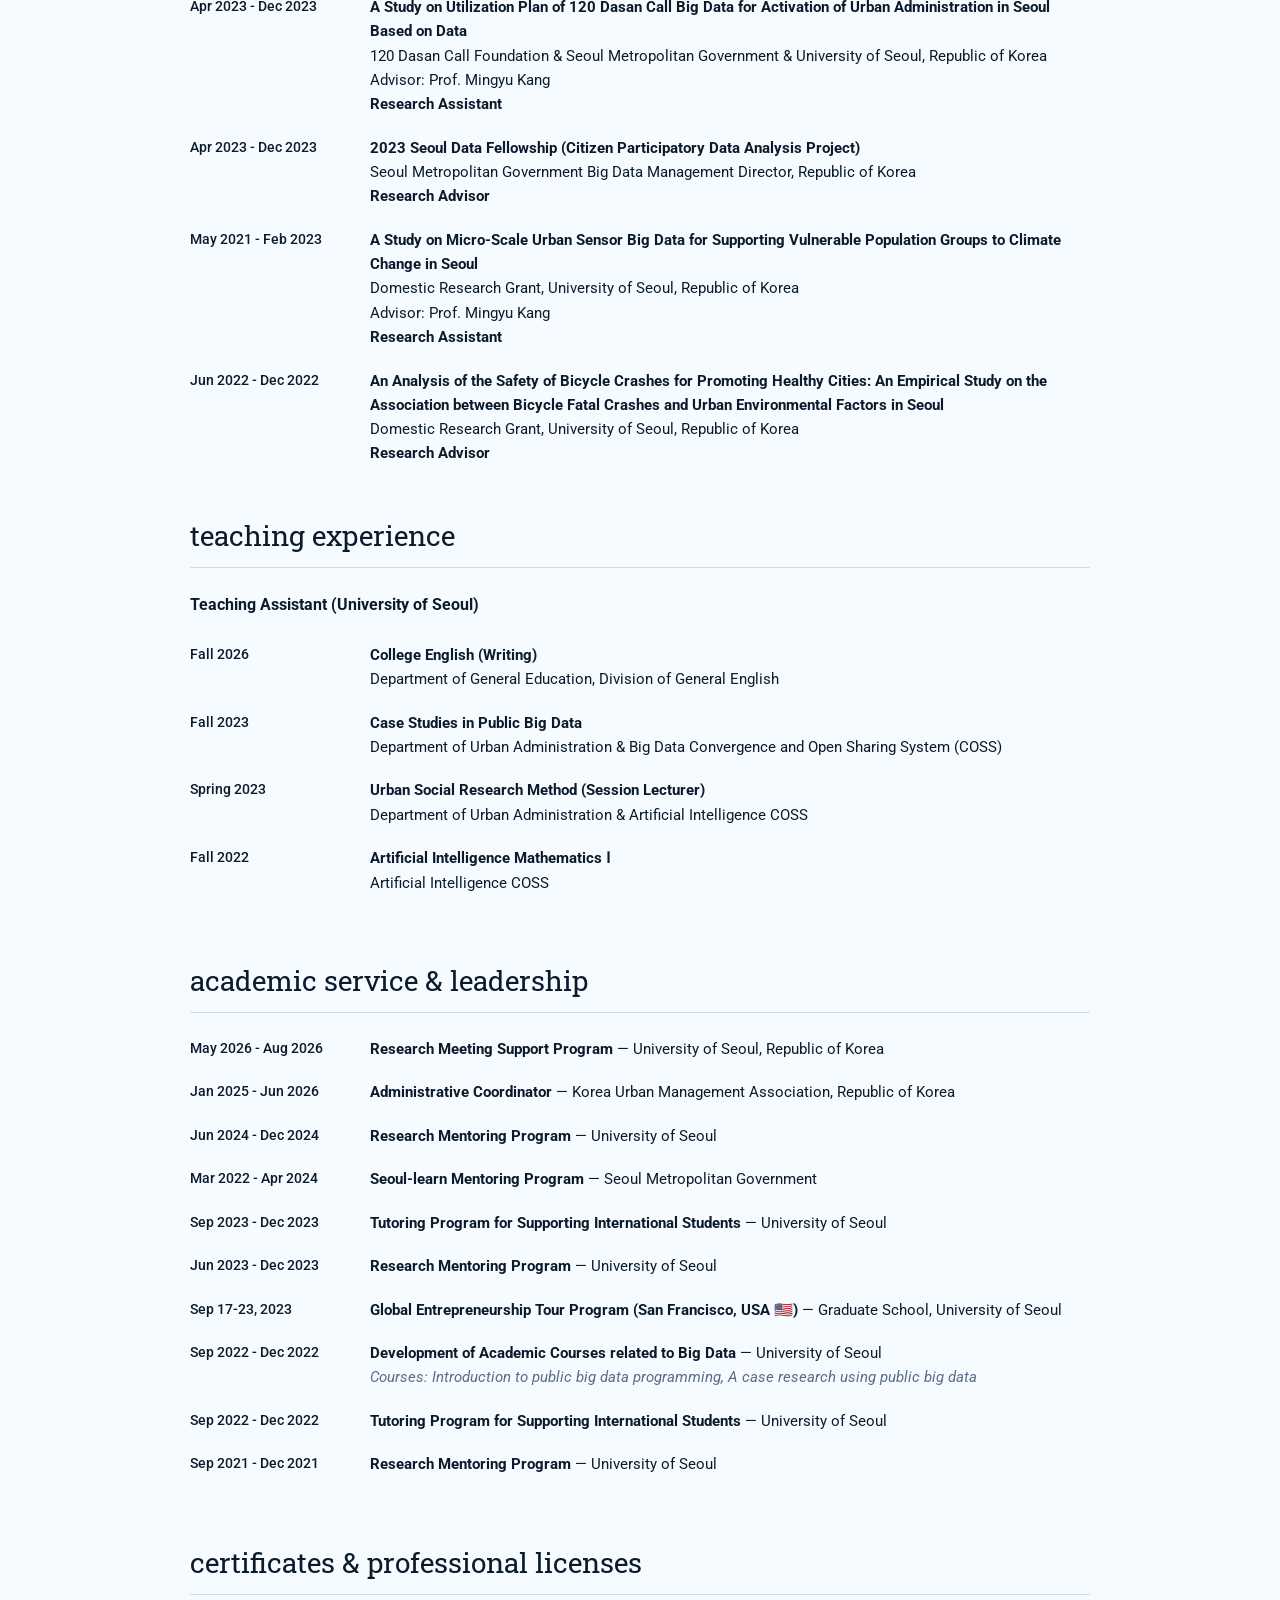
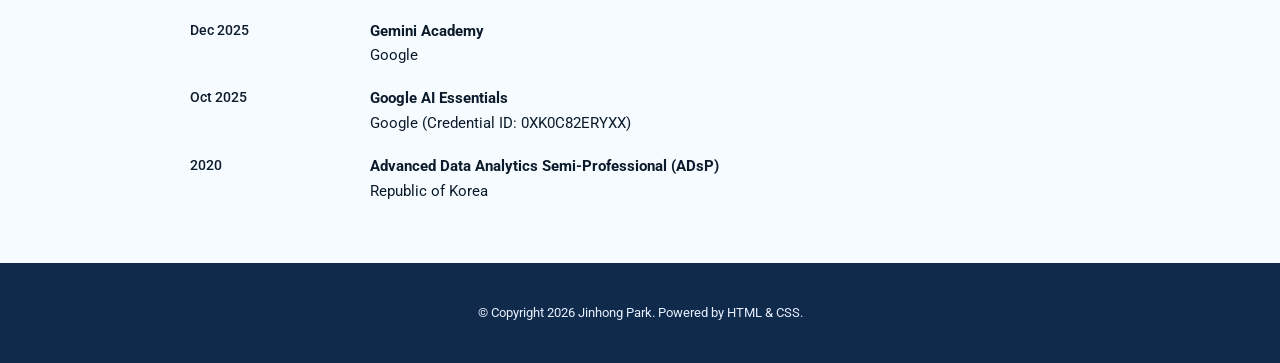
==== commit 3fe3da00: "Update experience.html" ====
--- a/experience.html
+++ b/experience.html
@@ -41,7 +41,7 @@
                         <div class="news-content">
                             <strong>Comparative Analysis of Pedestrianization Policies and Evaluation Frameworks: A Case Study of Seoul and Tokyo</strong><br>
                             International Research Visit Grant, University of Seoul, Republic of Korea<br>
-                            Host: Prof. Hironori Kato (University of Tokyo, 🇯🇵)<br>
+                            Host: Prof. Hironori Kato (University of Tokyo, Japan 🇯🇵)<br>
                             <strong>Visiting Student (Sep. 29 - Oct. 22)</strong><br>
                         </div>
                     </div> 
@@ -246,7 +246,7 @@
                     <div class="news-item">
                         <div class="news-date">Sep 17-23, 2023</div>
                         <div class="news-content">
-                            <strong>Global Entrepreneurship Tour Program (San Francisco)</strong> — Graduate School, University of Seoul
+                            <strong>Global Entrepreneurship Tour Program (San Francisco, USA 🇺🇸)</strong> — Graduate School, University of Seoul
                         </div>
                     </div>
                     <div class="news-item">
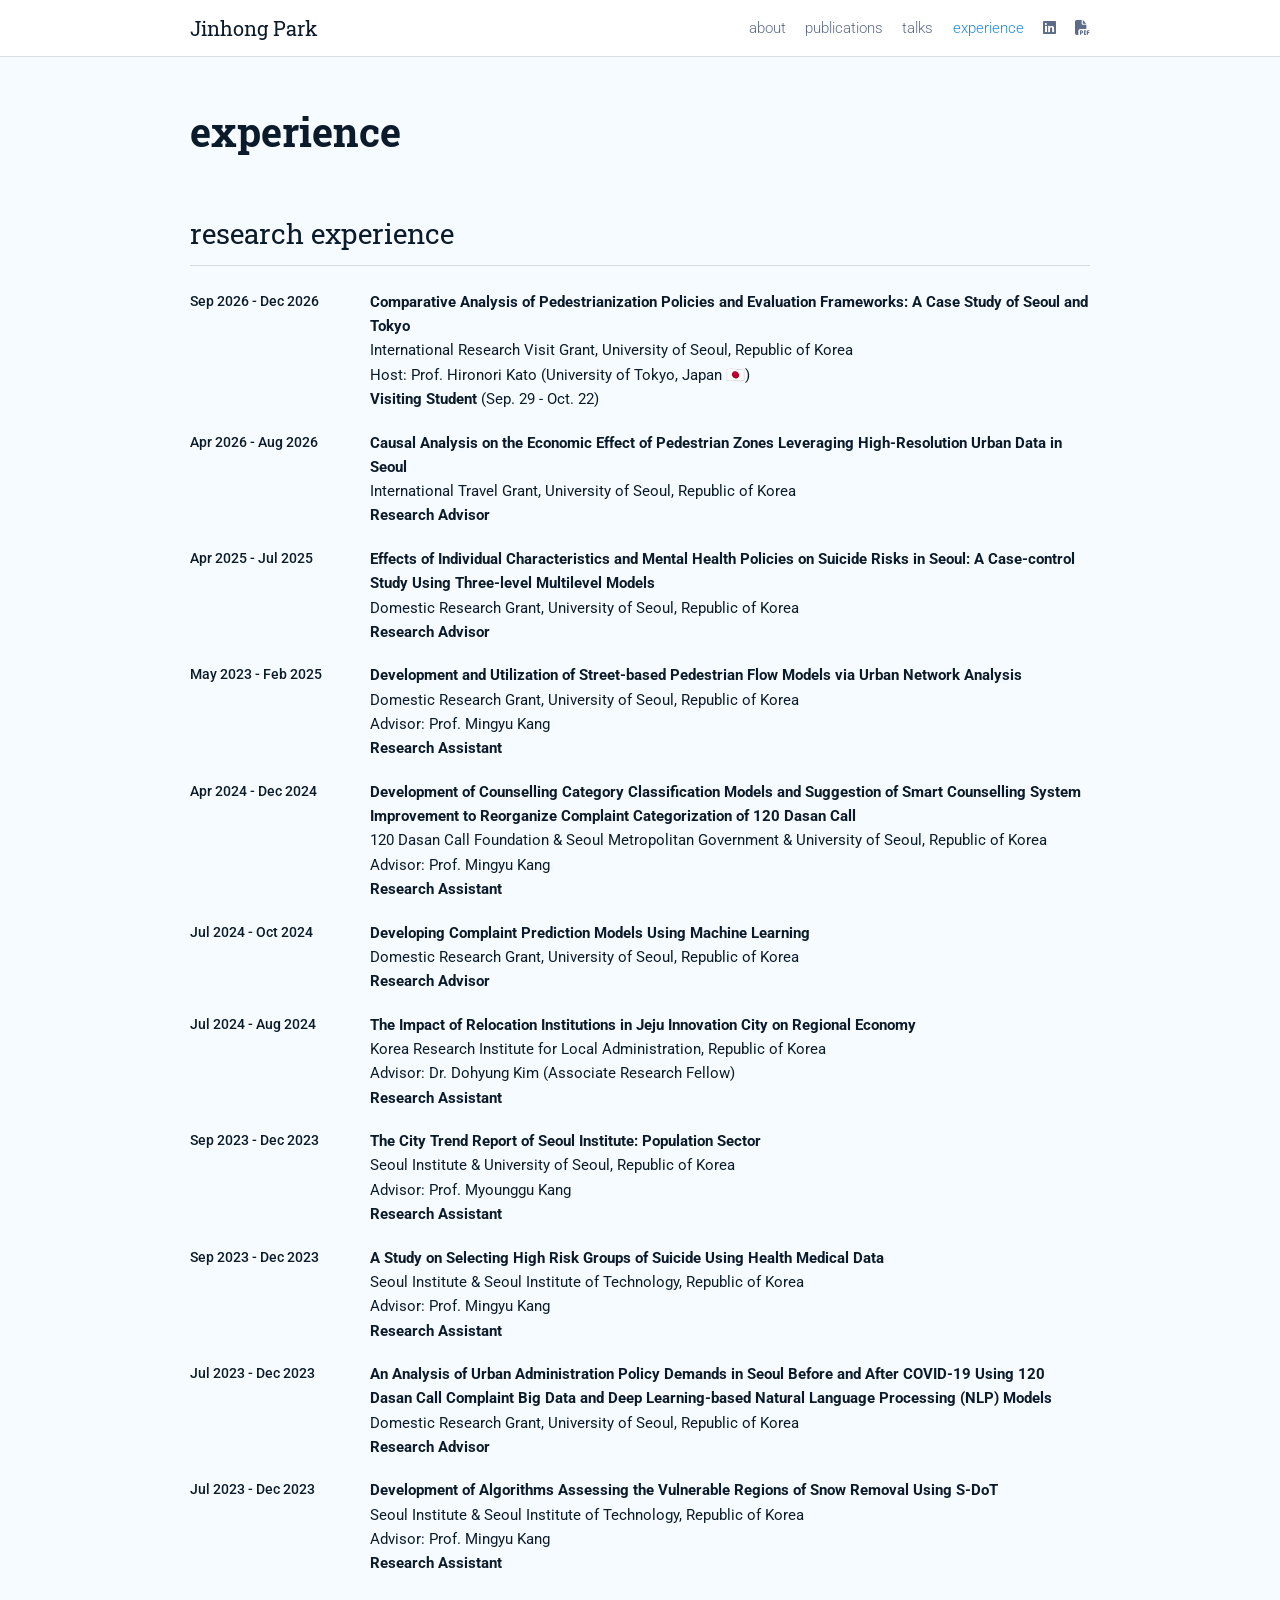
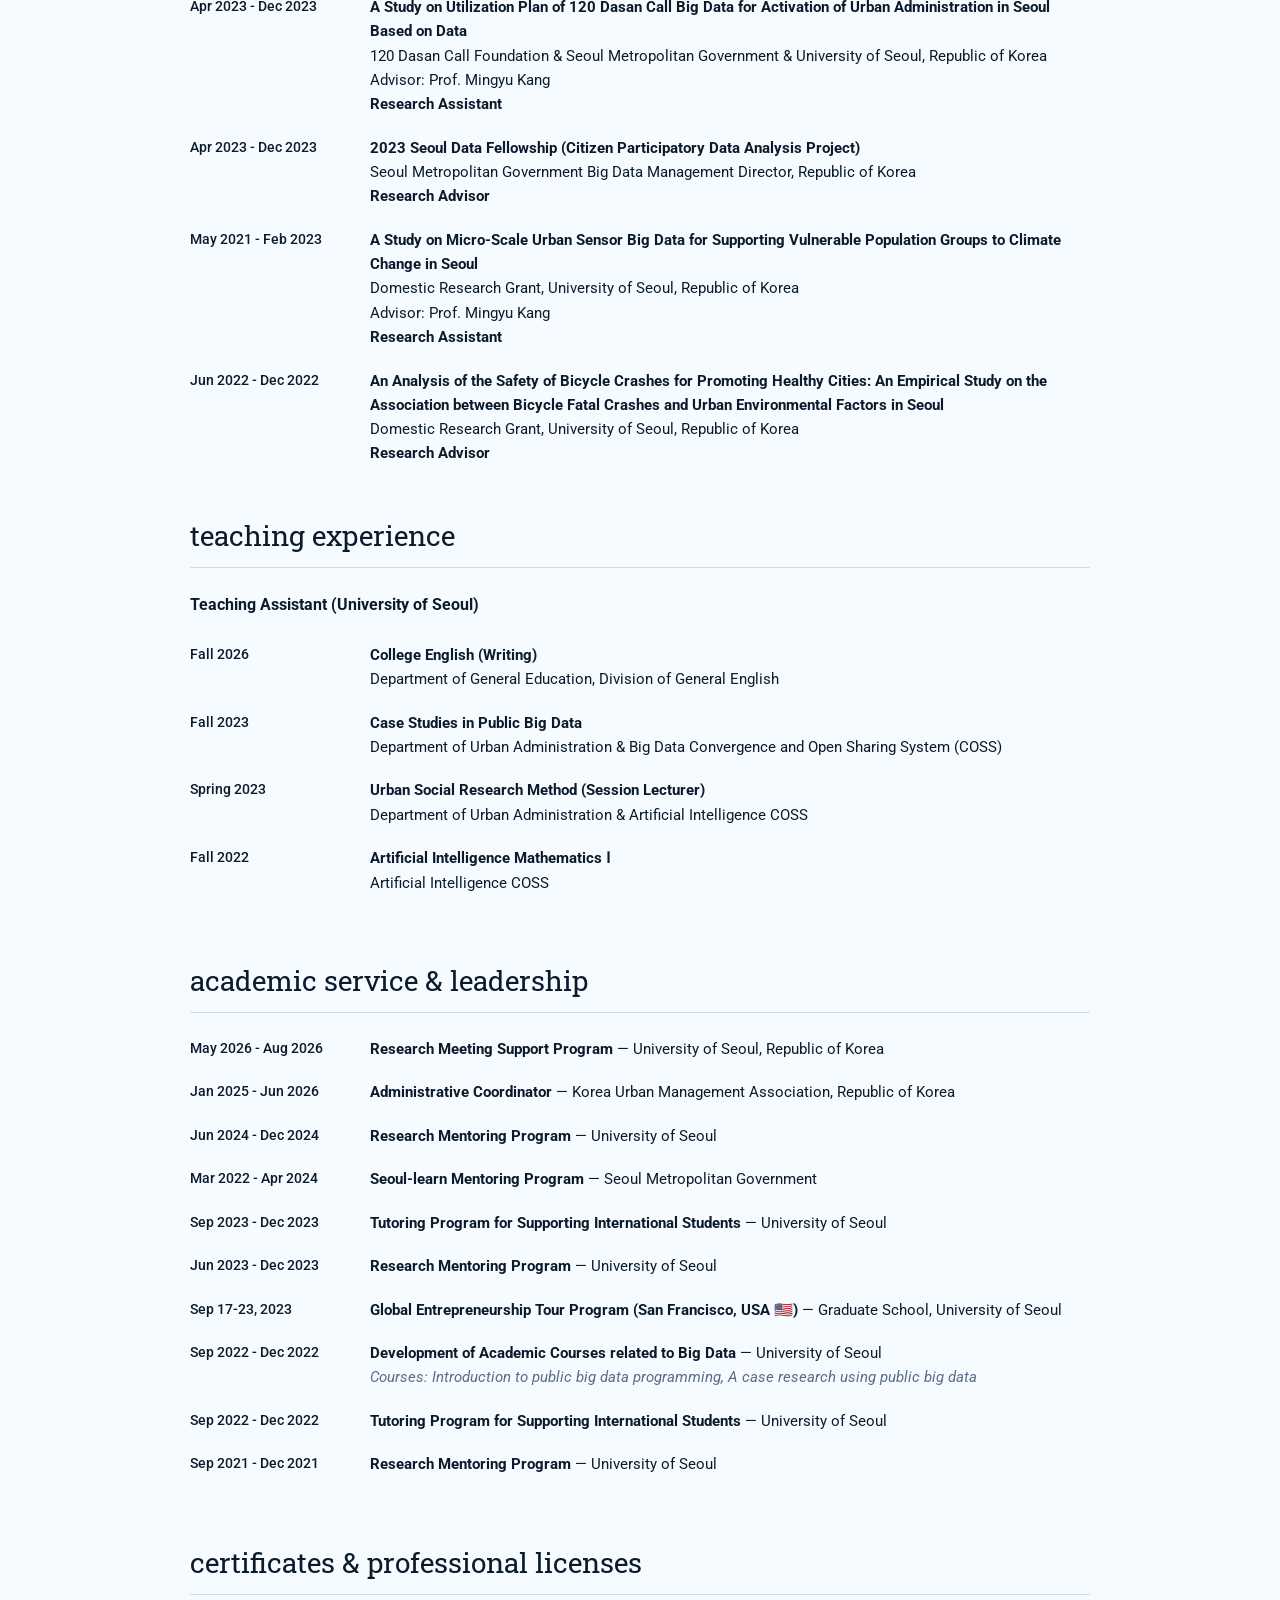
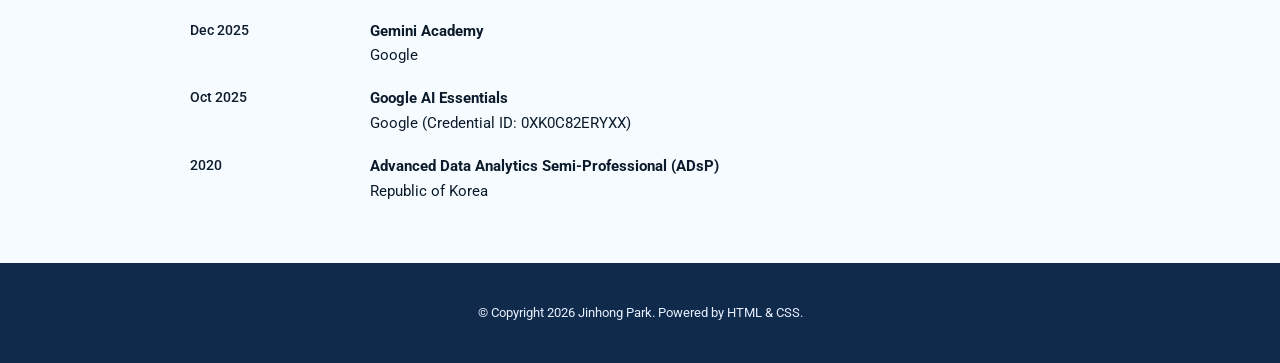
==== commit d2e23789: "Remove extra strong tag from visiting student label" ====
--- a/experience.html
+++ b/experience.html
@@ -42,7 +42,7 @@
                             <strong>Comparative Analysis of Pedestrianization Policies and Evaluation Frameworks: A Case Study of Seoul and Tokyo</strong><br>
                             International Research Visit Grant, University of Seoul, Republic of Korea<br>
                             Host: Prof. Hironori Kato (University of Tokyo, Japan 🇯🇵)<br>
-                            <strong>Visiting Student (Sep. 29 - Oct. 22)</strong><br>
+                            <strong>Visiting Student</strong> (Sep. 29 - Oct. 22)<br>
                         </div>
                     </div> 
                     <div class="news-item">
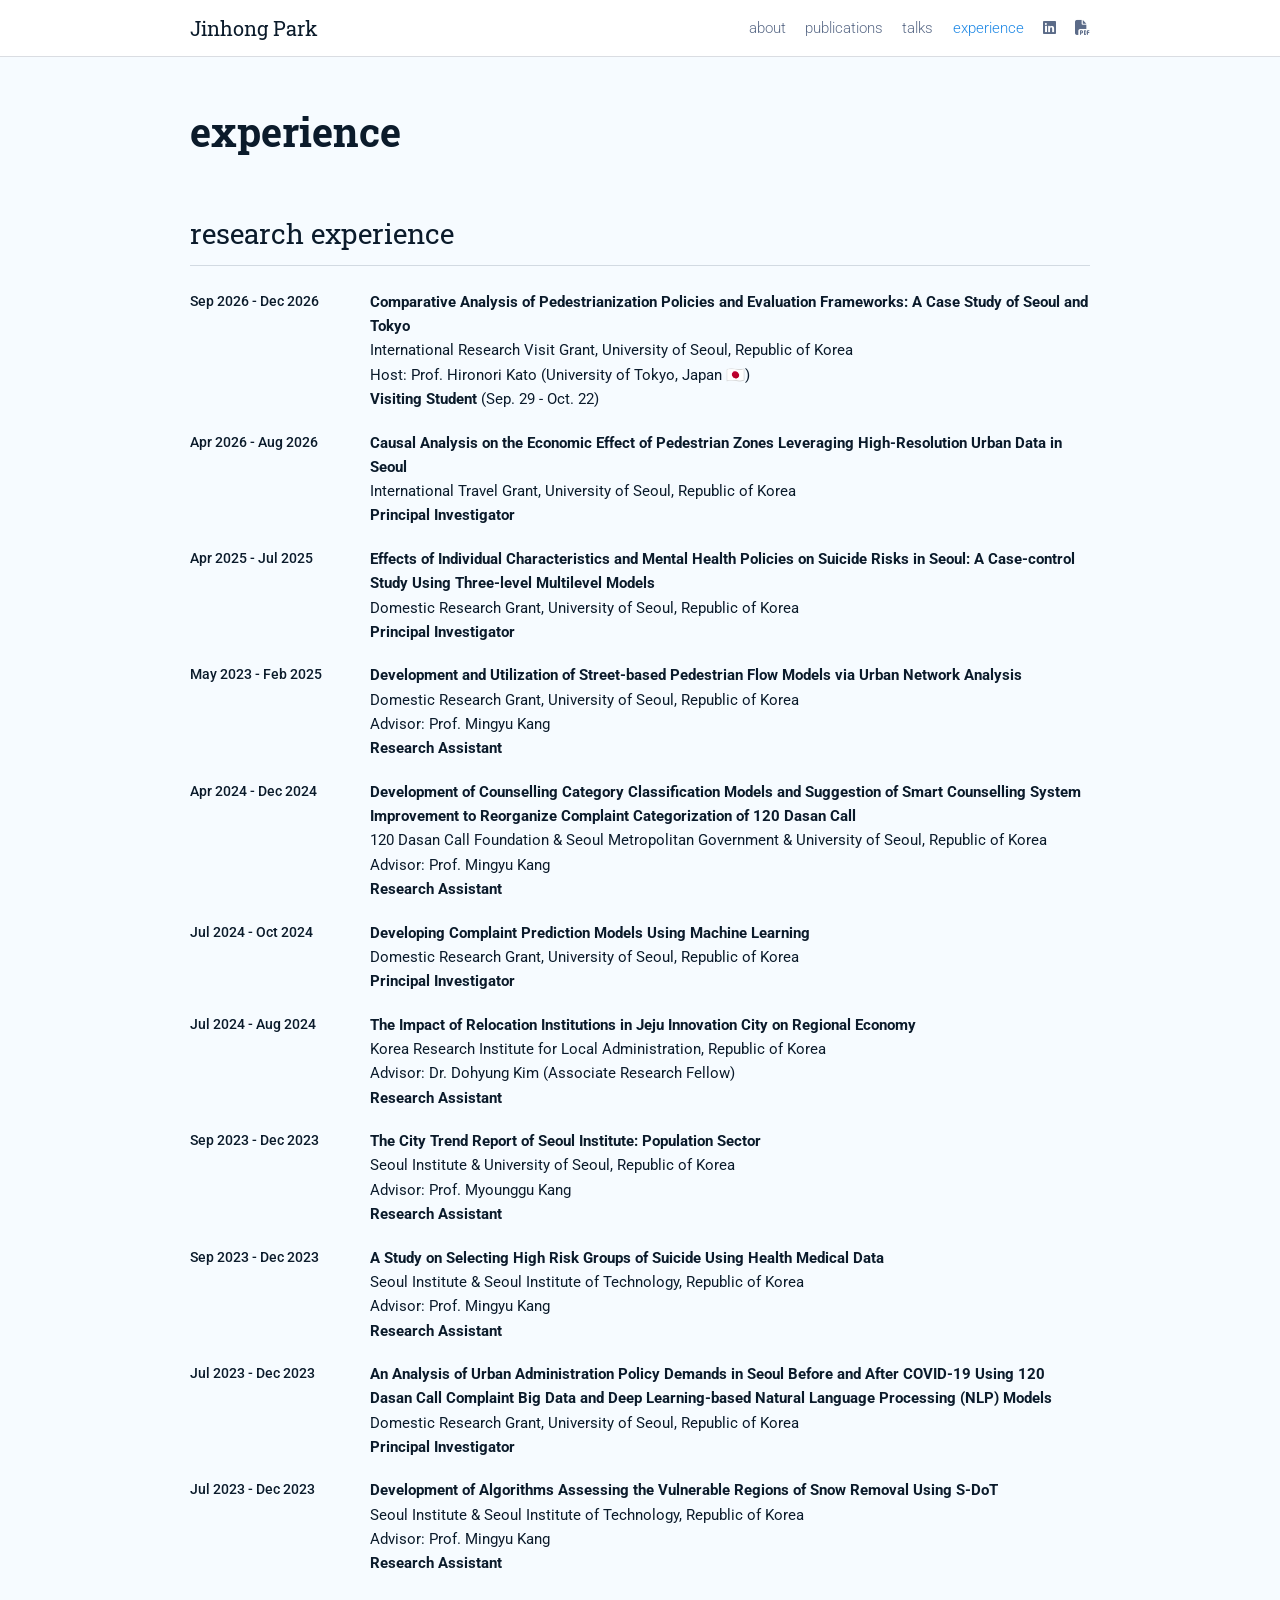
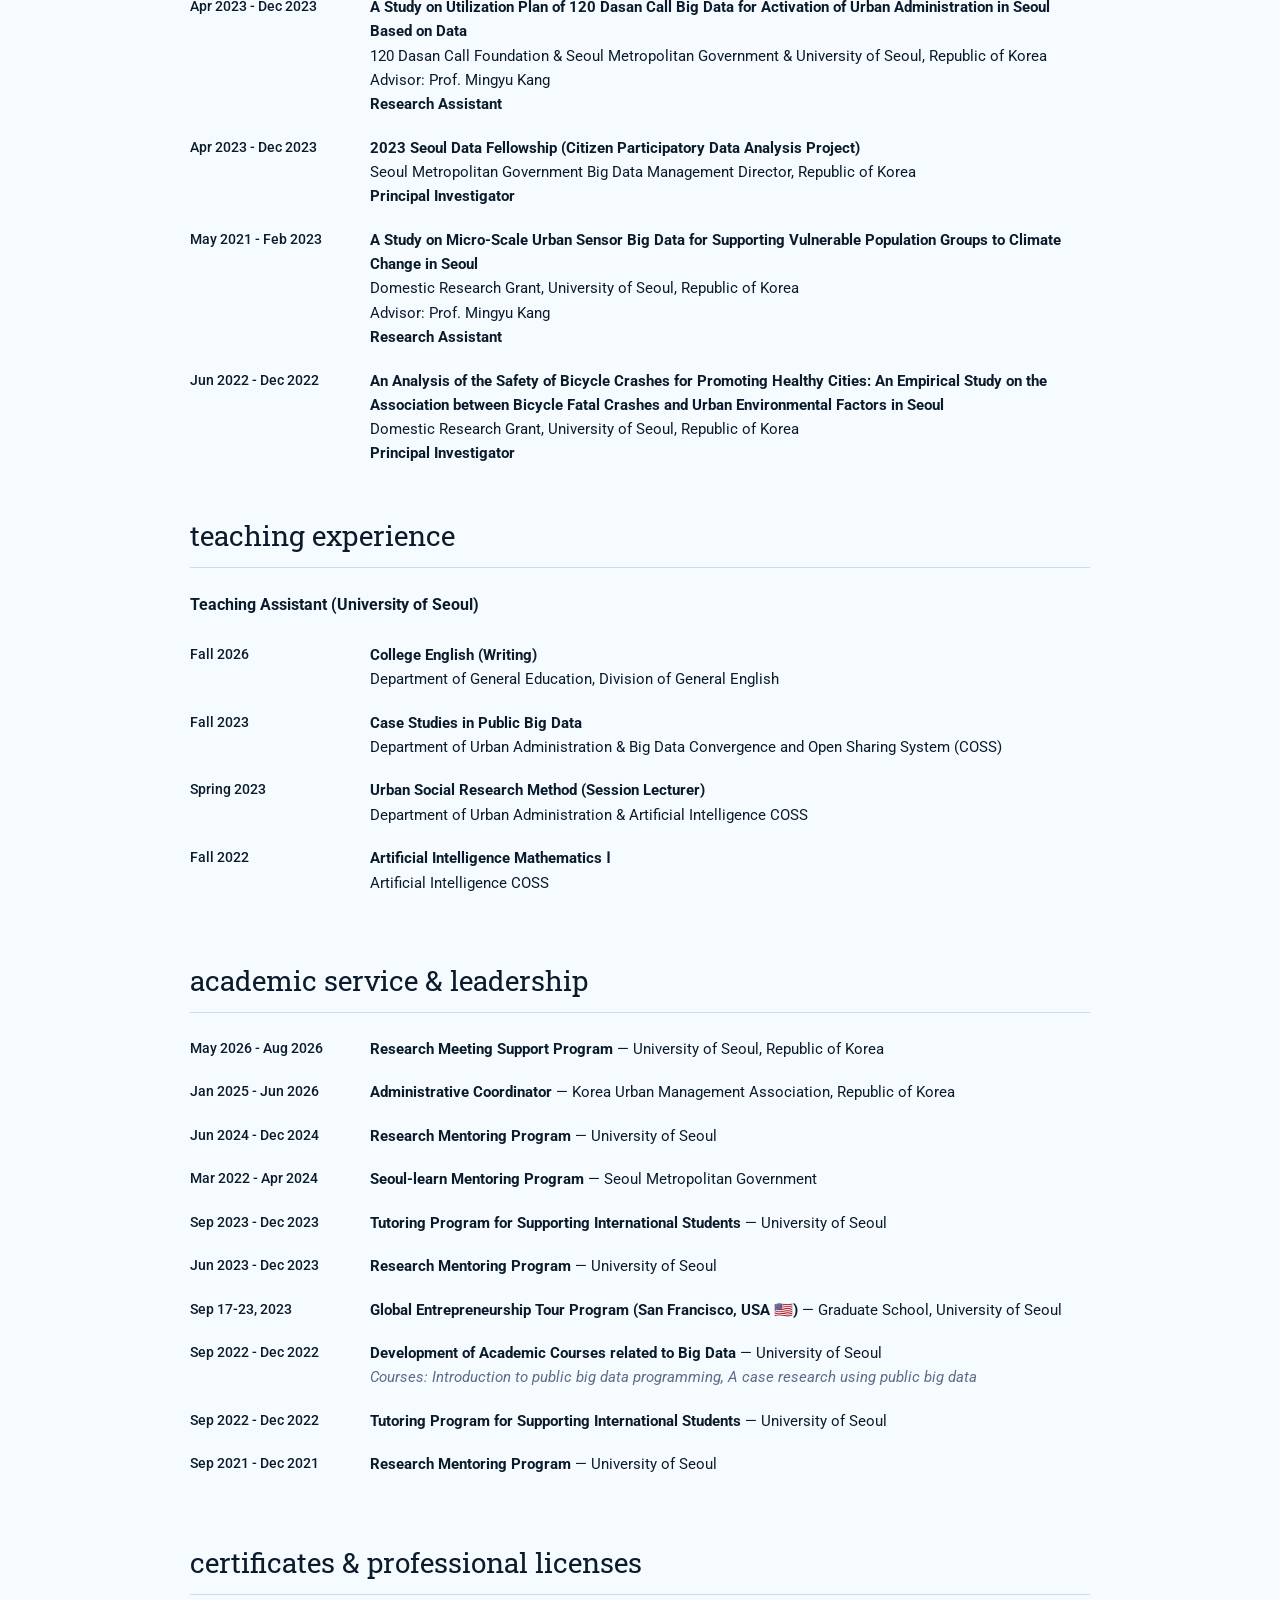
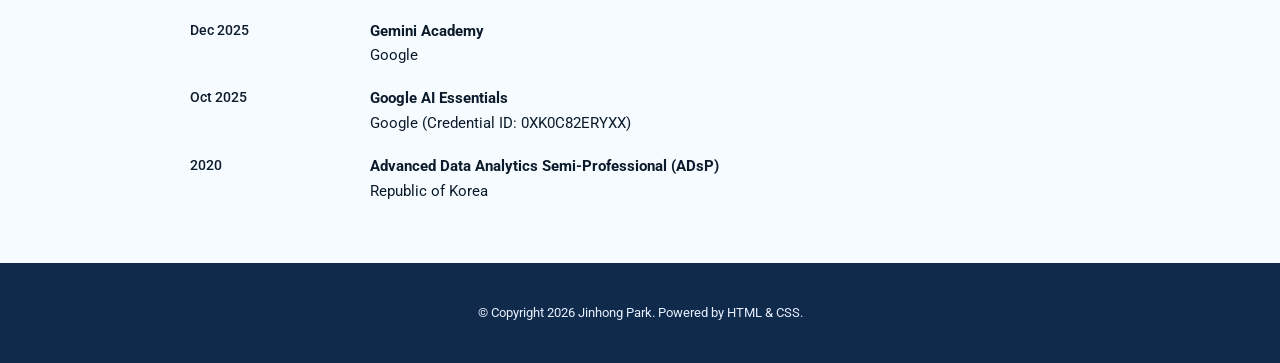
==== commit e41767a5: "Change role from Research Advisor to Principal Investigator" ====
--- a/experience.html
+++ b/experience.html
@@ -50,7 +50,7 @@
                         <div class="news-content">
                             <strong>Causal Analysis on the Economic Effect of Pedestrian Zones Leveraging High-Resolution Urban Data in Seoul</strong><br>
                             International Travel Grant, University of Seoul, Republic of Korea<br>
-                            <strong>Research Advisor</strong><br>                        
+                            <strong>Principal Investigator</strong><br>                        
                         </div>
                     </div>                    
                     <div class="news-item">
@@ -58,7 +58,7 @@
                         <div class="news-content">
                             <strong>Effects of Individual Characteristics and Mental Health Policies on Suicide Risks in Seoul: A Case-control Study Using Three-level Multilevel Models</strong><br>
                             Domestic Research Grant, University of Seoul, Republic of Korea<br>
-                            <strong>Research Advisor</strong><br>                        
+                            <strong>Principal Investigator</strong><br>                        
                         </div>
                     </div>
                     <div class="news-item">
@@ -84,7 +84,7 @@
                         <div class="news-content">
                             <strong>Developing Complaint Prediction Models Using Machine Learning</strong><br>
                             Domestic Research Grant, University of Seoul, Republic of Korea<br>
-                            <strong>Research Advisor</strong><br>
+                            <strong>Principal Investigator</strong><br>
                         </div>
                     </div>
                     <div class="news-item">
@@ -119,7 +119,7 @@
                         <div class="news-content">
                             <strong>An Analysis of Urban Administration Policy Demands in Seoul Before and After COVID-19 Using 120 Dasan Call Complaint Big Data and Deep Learning-based Natural Language Processing (NLP) Models</strong><br>
                             Domestic Research Grant, University of Seoul, Republic of Korea<br>
-                            <strong>Research Advisor</strong><br>
+                            <strong>Principal Investigator</strong><br>
                         </div>
                     </div>
                     <div class="news-item">
@@ -145,7 +145,7 @@
                         <div class="news-content">
                             <strong>2023 Seoul Data Fellowship (Citizen Participatory Data Analysis Project)</strong><br>
                             Seoul Metropolitan Government Big Data Management Director, Republic of Korea<br>
-                            <strong>Research Advisor</strong><br>
+                            <strong>Principal Investigator</strong><br>
                         </div>
                     </div>
                     <div class="news-item">
@@ -162,7 +162,7 @@
                         <div class="news-content">
                             <strong>An Analysis of the Safety of Bicycle Crashes for Promoting Healthy Cities: An Empirical Study on the Association between Bicycle Fatal Crashes and Urban Environmental Factors in Seoul</strong><br>
                             Domestic Research Grant, University of Seoul, Republic of Korea<br>
-                            <strong>Research Advisor</strong><br>
+                            <strong>Principal Investigator</strong><br>
                         </div>
                     </div>
                 </div>
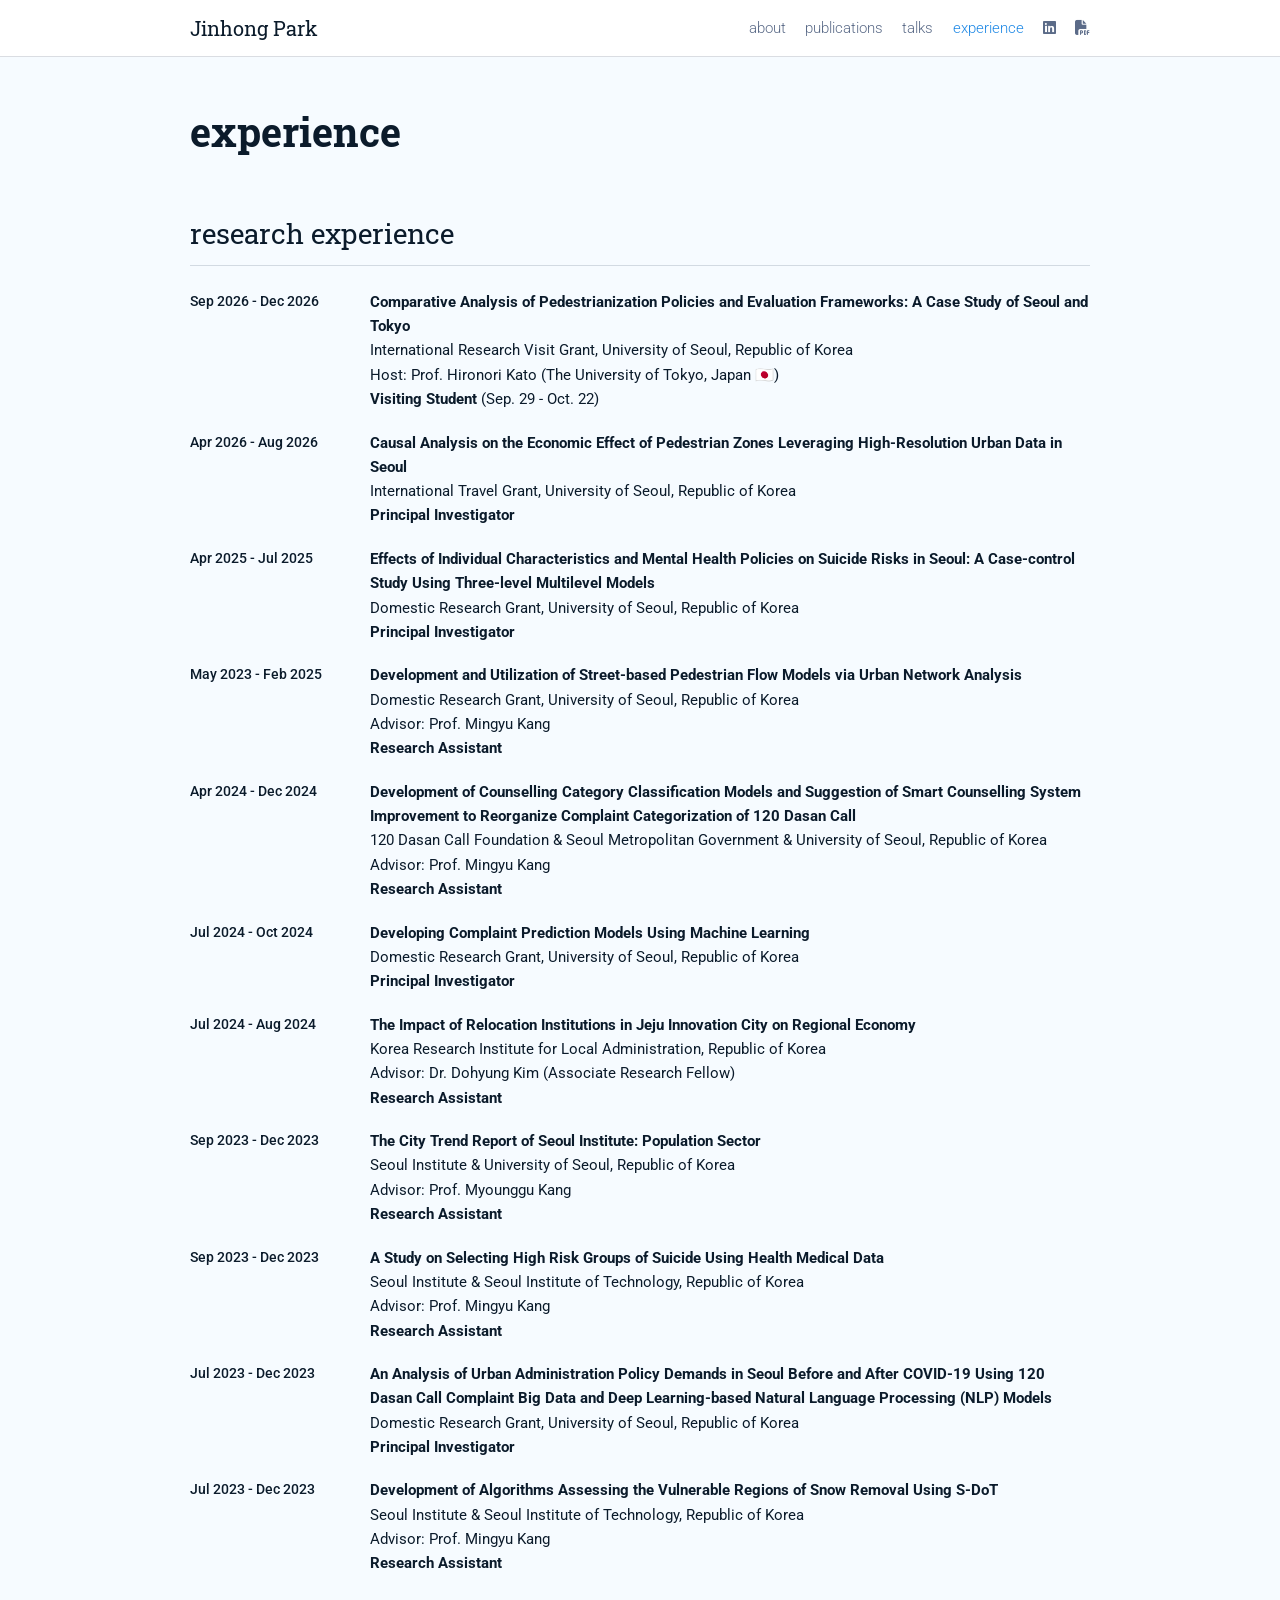
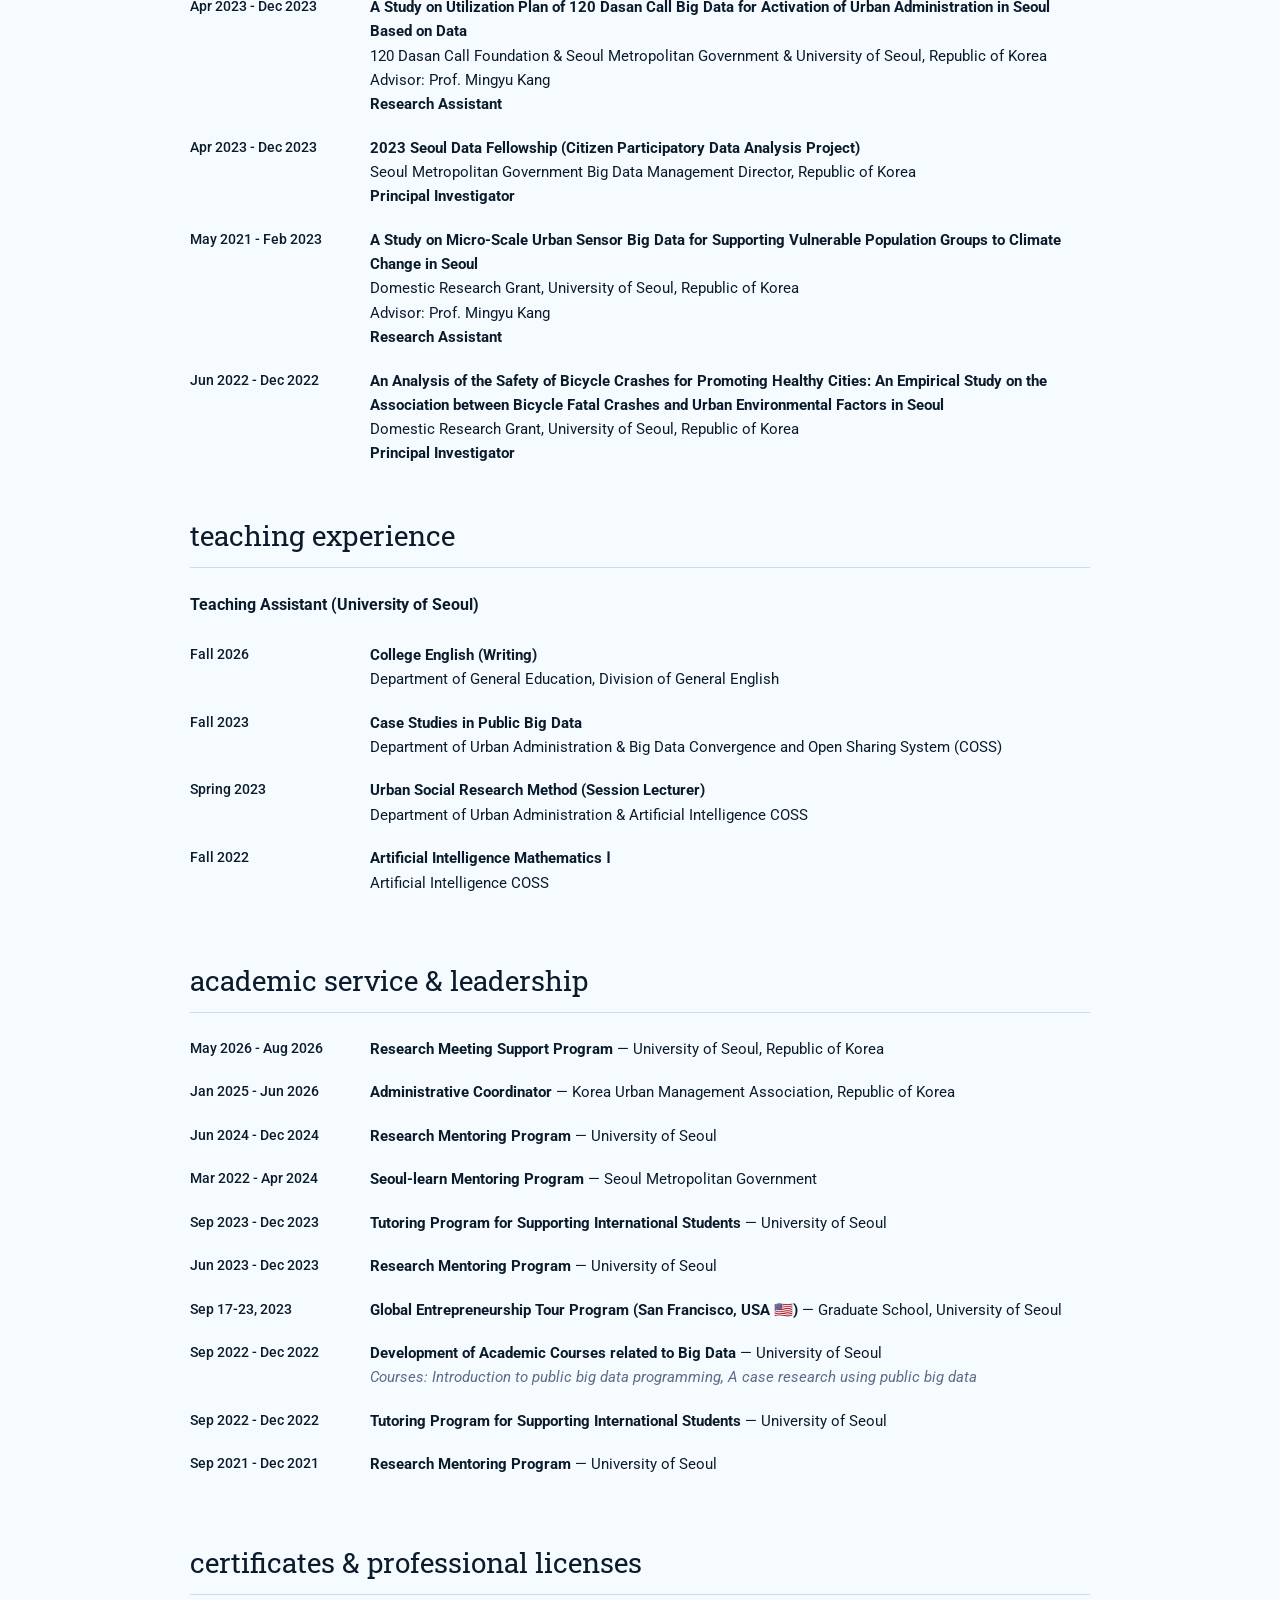
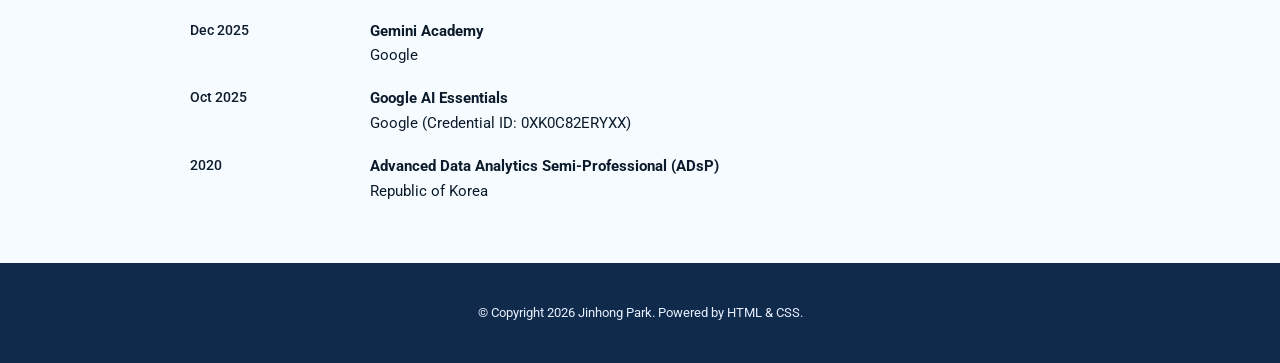
==== commit 1f38e534: "Update host university name for clarity" ====
--- a/experience.html
+++ b/experience.html
@@ -41,7 +41,7 @@
                         <div class="news-content">
                             <strong>Comparative Analysis of Pedestrianization Policies and Evaluation Frameworks: A Case Study of Seoul and Tokyo</strong><br>
                             International Research Visit Grant, University of Seoul, Republic of Korea<br>
-                            Host: Prof. Hironori Kato (University of Tokyo, Japan 🇯🇵)<br>
+                            Host: Prof. Hironori Kato (The University of Tokyo, Japan 🇯🇵)<br>
                             <strong>Visiting Student</strong> (Sep. 29 - Oct. 22)<br>
                         </div>
                     </div> 
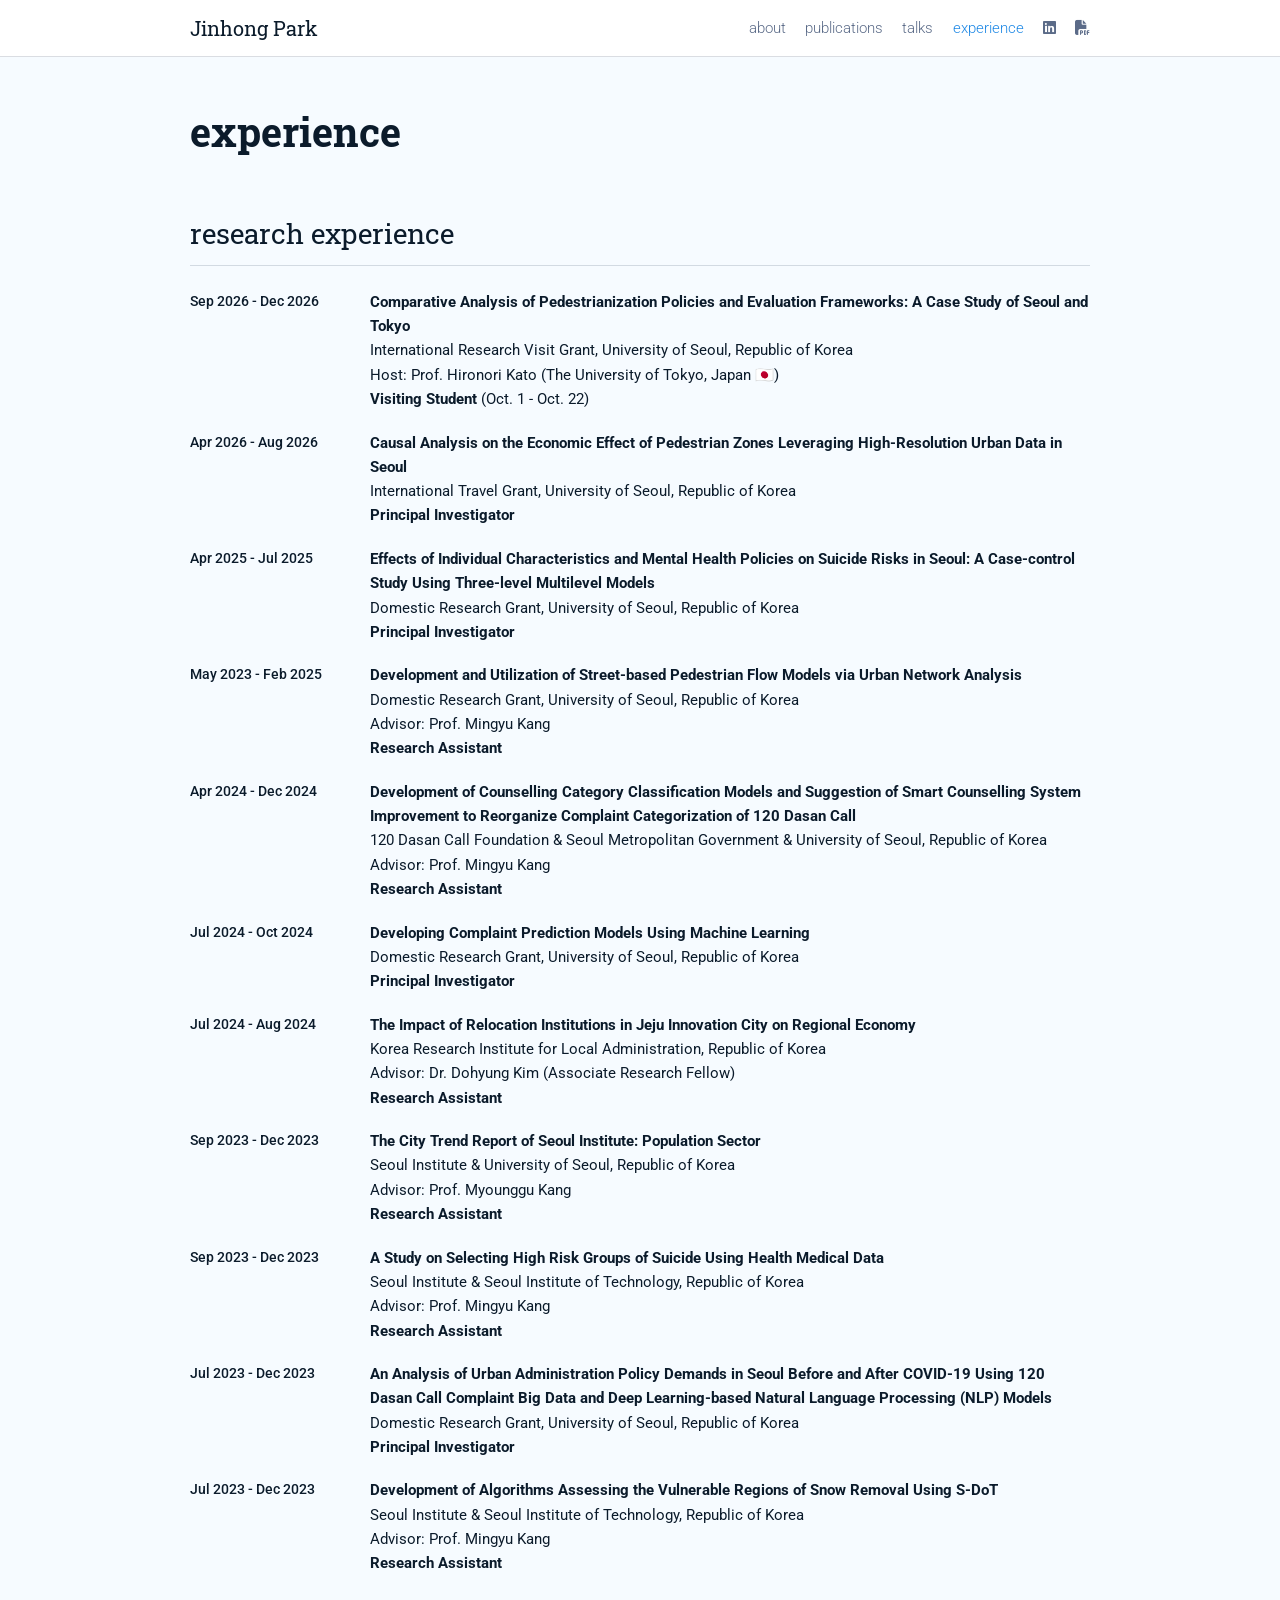
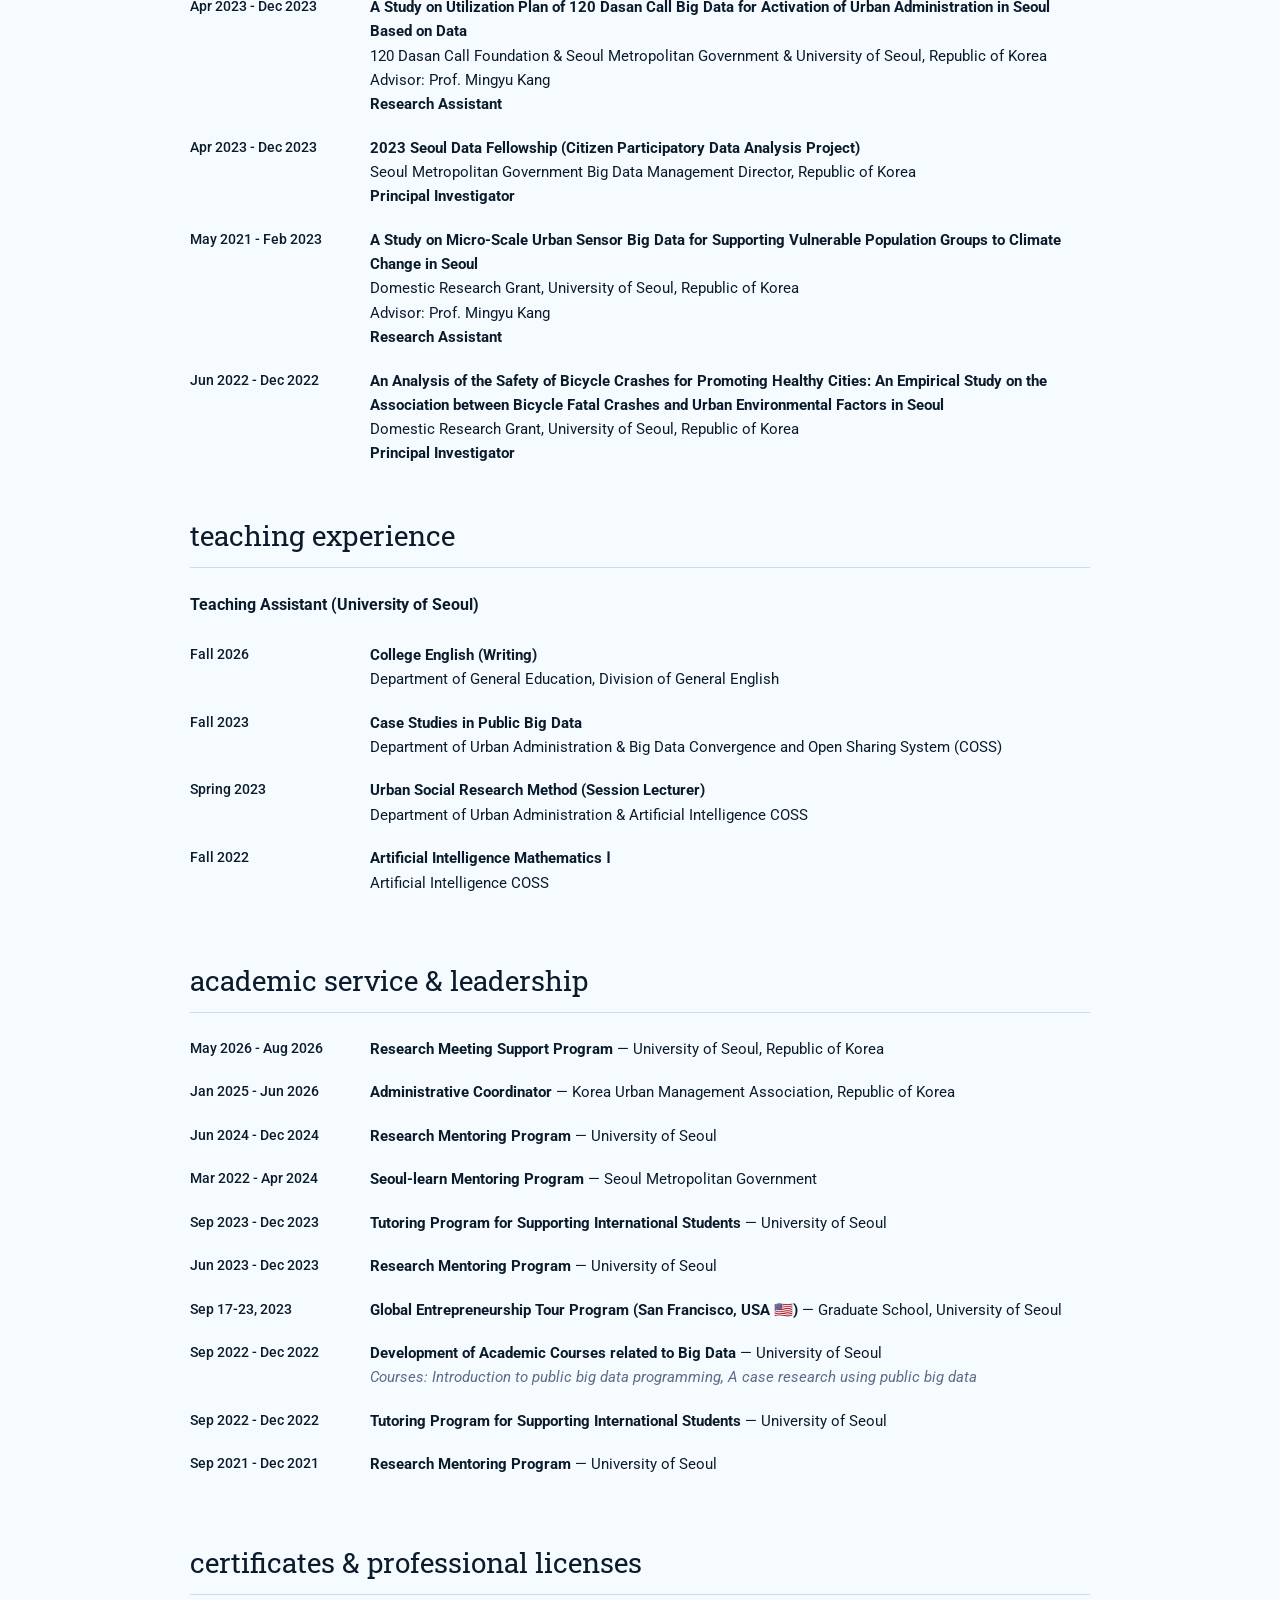
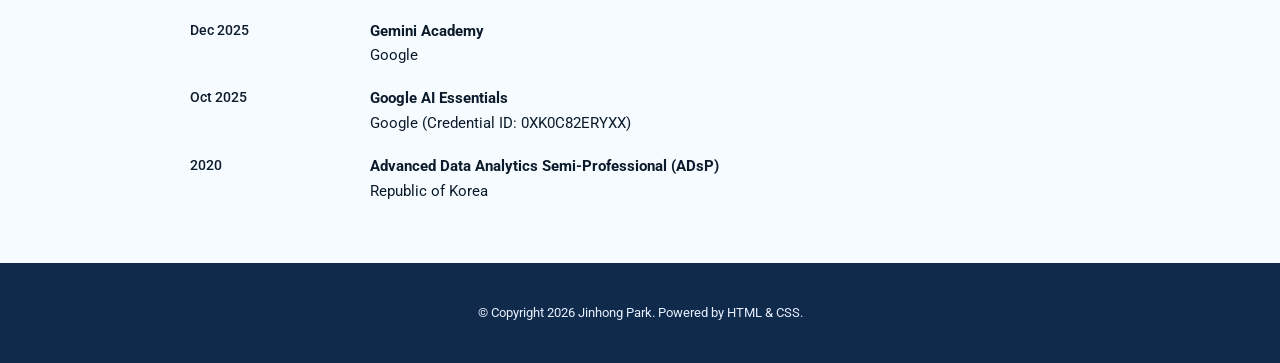
==== commit e7f41559: "Update experience.html" ====
--- a/experience.html
+++ b/experience.html
@@ -42,7 +42,7 @@
                             <strong>Comparative Analysis of Pedestrianization Policies and Evaluation Frameworks: A Case Study of Seoul and Tokyo</strong><br>
                             International Research Visit Grant, University of Seoul, Republic of Korea<br>
                             Host: Prof. Hironori Kato (The University of Tokyo, Japan 🇯🇵)<br>
-                            <strong>Visiting Student</strong> (Sep. 29 - Oct. 22)<br>
+                            <strong>Visiting Student</strong> (Oct. 1 - Oct. 22)<br>
                         </div>
                     </div> 
                     <div class="news-item">
